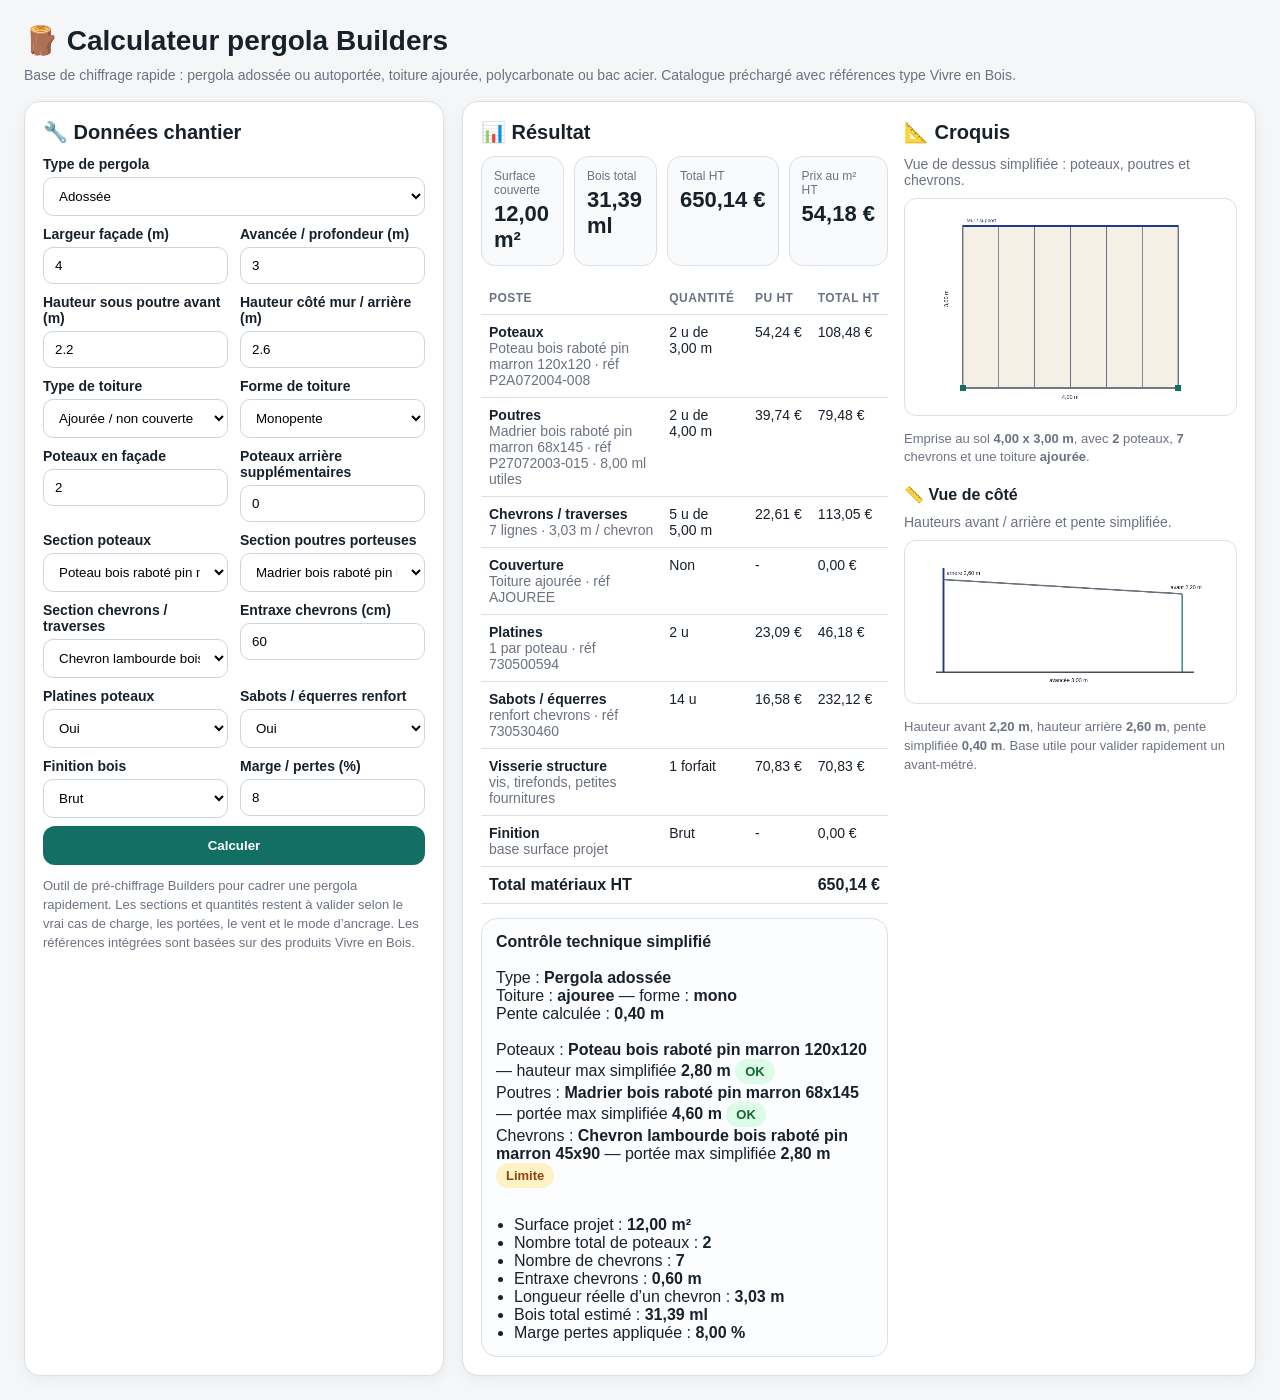
==== pergola.html @ ea10b725 "Add files via upload" ====
<!DOCTYPE html>
<html lang="fr">
<head>
<meta charset="UTF-8" />
<meta name="viewport" content="width=device-width, initial-scale=1.0" />
<title>Calculateur Builders - Pergola</title>
<style>
:root {
  --bg:#f4f6f7; --card:#ffffff; --text:#17212b; --muted:#6b7280;
  --brand:#136f63; --brand-2:#0f5b52; --line:#d9e1e7;
}
* { box-sizing:border-box; }
body { font-family: Arial, sans-serif; margin:0; background:var(--bg); color:var(--text); }
.wrapper { max-width:1280px; margin:0 auto; padding:24px; }
h1 { margin:0 0 10px; font-size:28px; }
h2 { margin:0 0 12px; font-size:20px; }
h3 { margin:0 0 10px; font-size:16px; }
p.small, .small { color:var(--muted); font-size:14px; margin:0; }
.grid { display:grid; gap:18px; grid-template-columns: 420px 1fr; }
.card {
  background:var(--card); border:1px solid var(--line); border-radius:16px; padding:18px;
  box-shadow:0 4px 14px rgba(0,0,0,0.05);
}
.form-grid { display:grid; grid-template-columns:1fr 1fr; gap:10px 12px; }
label { font-size:14px; font-weight:700; display:block; margin-bottom:5px; }
input, select {
  width:100%; padding:10px 11px; border-radius:10px; border:1px solid #cbd5e1; background:#fff;
}
button {
  width:100%; padding:12px 14px; border:none; border-radius:12px; background:var(--brand); color:#fff;
  font-weight:700; cursor:pointer; margin-top:8px;
}
button:hover { background:var(--brand-2); }
.result-grid { display:grid; gap:16px; grid-template-columns: 1.1fr 0.9fr; }
.kpi-grid { display:grid; grid-template-columns: repeat(4, 1fr); gap:10px; margin-bottom:16px; }
.kpi { background:#f8fafc; border:1px solid var(--line); border-radius:14px; padding:12px; }
.kpi .label { font-size:12px; color:var(--muted); margin-bottom:4px; }
.kpi .value { font-size:22px; font-weight:700; }
table { width:100%; border-collapse:collapse; font-size:14px; }
th, td { padding:9px 8px; border-bottom:1px solid var(--line); text-align:left; vertical-align:top; }
th { font-size:12px; color:var(--muted); text-transform:uppercase; letter-spacing:.04em; }
.total-row td { font-weight:700; font-size:16px; }
.badge { display:inline-block; border-radius:999px; padding:5px 10px; font-size:13px; font-weight:700; }
.badge.ok { background:#dcfce7; color:#166534; }
.badge.warn { background:#fef3c7; color:#92400e; }
.badge.bad { background:#fee2e2; color:#991b1b; }
.note { font-size:13px; color:var(--muted); line-height:1.45; }
canvas { width:100%; max-width:100%; border:1px solid var(--line); border-radius:12px; background:#fff; }
ul.clean { margin:10px 0 0 18px; padding:0; }
.section-block {
  grid-column:1 / -1; background:#fbfdff; border:1px solid var(--line); border-radius:12px; padding:12px;
}
.hidden { display:none; }
@media (max-width: 980px) {
  .grid, .result-grid, .kpi-grid, .form-grid { grid-template-columns:1fr; }
}
</style>
</head>
<body>
<div class="wrapper">
  <h1>🪵 Calculateur pergola Builders</h1>
  <p class="small">Base de chiffrage rapide : pergola adossée ou autoportée, toiture ajourée, polycarbonate ou bac acier. Catalogue préchargé avec références type Vivre en Bois.</p>

  <div class="grid" style="margin-top:18px;">
    <div class="card">
      <h2>🔧 Données chantier</h2>
      <div class="form-grid">
        <div style="grid-column:1 / -1">
          <label for="typePergola">Type de pergola</label>
          <select id="typePergola">
            <option value="adossee">Adossée</option>
            <option value="autoportee">Autoportée</option>
          </select>
        </div>

        <div>
          <label for="largeur">Largeur façade (m)</label>
          <input id="largeur" type="number" min="0" step="0.01" value="4">
        </div>
        <div>
          <label for="avancee">Avancée / profondeur (m)</label>
          <input id="avancee" type="number" min="0" step="0.01" value="3">
        </div>

        <div>
          <label for="hauteurAvant">Hauteur sous poutre avant (m)</label>
          <input id="hauteurAvant" type="number" min="0" step="0.01" value="2.2">
        </div>
        <div>
          <label for="hauteurMur">Hauteur côté mur / arrière (m)</label>
          <input id="hauteurMur" type="number" min="0" step="0.01" value="2.6">
        </div>

        <div>
          <label for="toiture">Type de toiture</label>
          <select id="toiture">
            <option value="ajouree">Ajourée / non couverte</option>
            <option value="polycarbonate">Polycarbonate</option>
            <option value="bacacier">Bac acier</option>
          </select>
        </div>
        <div>
          <label for="formeToit">Forme de toiture</label>
          <select id="formeToit">
            <option value="mono">Monopente</option>
            <option value="plate">Plate légère</option>
          </select>
        </div>

        <div>
          <label for="nbPoteauxFace">Poteaux en façade</label>
          <input id="nbPoteauxFace" type="number" min="2" step="1" value="2">
        </div>
        <div>
          <label for="nbPoteauxArriere">Poteaux arrière supplémentaires</label>
          <input id="nbPoteauxArriere" type="number" min="0" step="1" value="0">
        </div>

        <div>
          <label for="sectionPoteau">Section poteaux</label>
          <select id="sectionPoteau"></select>
        </div>
        <div>
          <label for="sectionPoutre">Section poutres porteuses</label>
          <select id="sectionPoutre"></select>
        </div>

        <div>
          <label for="sectionChevron">Section chevrons / traverses</label>
          <select id="sectionChevron"></select>
        </div>
        <div>
          <label for="entraxeChevron">Entraxe chevrons (cm)</label>
          <input id="entraxeChevron" type="number" min="20" step="1" value="60">
        </div>

        <div>
          <label for="platines">Platines poteaux</label>
          <select id="platines">
            <option value="oui">Oui</option>
            <option value="non">Non</option>
          </select>
        </div>
        <div>
          <label for="sabots">Sabots / équerres renfort</label>
          <select id="sabots">
            <option value="oui">Oui</option>
            <option value="non">Non</option>
          </select>
        </div>

        <div>
          <label for="finitions">Finition bois</label>
          <select id="finitions">
            <option value="brut">Brut</option>
            <option value="sature">Saturateur</option>
            <option value="lasure">Lasure</option>
          </select>
        </div>
        <div>
          <label for="marge">Marge / pertes (%)</label>
          <input id="marge" type="number" min="0" step="1" value="8">
        </div>
      </div>

      <button onclick="calculPergola()">Calculer</button>

      <div class="note" style="margin-top:12px;">
        Outil de pré-chiffrage Builders pour cadrer une pergola rapidement.
        Les sections et quantités restent à valider selon le vrai cas de charge, les portées, le vent et le mode d’ancrage. Les références intégrées sont basées sur des produits Vivre en Bois.
      </div>
    </div>

    <div class="card">
      <div class="result-grid">
        <div>
          <h2>📊 Résultat</h2>
          <div class="kpi-grid">
            <div class="kpi">
              <div class="label">Surface couverte</div>
              <div class="value" id="kpiSurface">-</div>
            </div>
            <div class="kpi">
              <div class="label">Bois total</div>
              <div class="value" id="kpiBois">-</div>
            </div>
            <div class="kpi">
              <div class="label">Total HT</div>
              <div class="value" id="kpiTotal">-</div>
            </div>
            <div class="kpi">
              <div class="label">Prix au m² HT</div>
              <div class="value" id="kpiM2">-</div>
            </div>
          </div>

          <table id="tableResult">
            <thead>
              <tr><th>Poste</th><th>Quantité</th><th>PU HT</th><th>Total HT</th></tr>
            </thead>
            <tbody></tbody>
          </table>

          <div id="blocTechnique" style="margin-top:14px;"></div>
        </div>

        <div>
          <h2>📐 Croquis</h2>
          <p class="small" style="margin-bottom:10px;">Vue de dessus simplifiée : poteaux, poutres et chevrons.</p>
          <canvas id="canvasPlan" width="860" height="560"></canvas>
          <div id="resumePose" class="note" style="margin-top:10px;"></div>

          <h3 style="margin-top:18px;">📏 Vue de côté</h3>
          <p class="small" style="margin-bottom:10px;">Hauteurs avant / arrière et pente simplifiée.</p>
          <canvas id="canvasSide" width="860" height="420"></canvas>
          <div id="resumeStructure" class="note" style="margin-top:10px;"></div>
        </div>
      </div>
    </div>
  </div>
</div>

<script>
const catalogue = [
  {"Famille":"Poteau","Reference":"P2AA22398-A00","Designation":"Poteau pour platine bois lamellé-collé pin marron 90x90","Largeur_mm":90,"Hauteur_mm":90,"Longueur_m":2,"Unite":"u","Prix_public_HT":26.70,"Fournisseur":"Vivre en Bois"},
  {"Famille":"Poteau","Reference":"P2A072004-008","Designation":"Poteau bois raboté pin marron 120x120","Largeur_mm":120,"Hauteur_mm":120,"Longueur_m":3,"Unite":"u","Prix_public_HT":54.24,"Fournisseur":"Vivre en Bois"},
  {"Famille":"Poteau","Reference":"P3A191806-003","Designation":"Poteau bois lamellé-collé pin marron 140x140","Largeur_mm":140,"Hauteur_mm":140,"Longueur_m":3,"Unite":"u","Prix_public_HT":98.35,"Fournisseur":"Vivre en Bois"},

  {"Famille":"Poutre","Reference":"D29082003-001","Designation":"Madrier bois raboté Douglas pré-grisé 45x145","Largeur_mm":45,"Hauteur_mm":145,"Longueur_m":5,"Unite":"u","Prix_public_HT":30.53,"Fournisseur":"Vivre en Bois"},
  {"Famille":"Poutre","Reference":"P2A072002-012","Designation":"Chevron lambourde bois raboté pin marron 68x120","Largeur_mm":68,"Hauteur_mm":120,"Longueur_m":4,"Unite":"u","Prix_public_HT":36.18,"Fournisseur":"Vivre en Bois"},
  {"Famille":"Poutre","Reference":"P27072003-015","Designation":"Madrier bois raboté pin marron 68x145","Largeur_mm":68,"Hauteur_mm":145,"Longueur_m":4,"Unite":"u","Prix_public_HT":39.74,"Fournisseur":"Vivre en Bois"},

  {"Famille":"Chevron","Reference":"P2A072002-023","Designation":"Chevron lambourde bois raboté pin marron 45x68","Largeur_mm":45,"Hauteur_mm":68,"Longueur_m":4,"Unite":"u","Prix_public_HT":13.75,"Fournisseur":"Vivre en Bois"},
  {"Famille":"Chevron","Reference":"P2A072002-031","Designation":"Chevron lambourde bois raboté pin marron 45x90","Largeur_mm":45,"Hauteur_mm":90,"Longueur_m":5,"Unite":"u","Prix_public_HT":22.61,"Fournisseur":"Vivre en Bois"},
  {"Famille":"Chevron","Reference":"D28082002-001","Designation":"Chevron bois raboté Douglas 45x120","Largeur_mm":45,"Hauteur_mm":120,"Longueur_m":5,"Unite":"u","Prix_public_HT":22.50,"Fournisseur":"Vivre en Bois"},

  {"Famille":"Couverture","Reference":"POLY_16_VEB","Designation":"Plaque polycarbonate 16 mm (base Vivre en Bois)","Unite":"m2","Prix_public_HT":29.00,"Fournisseur":"Vivre en Bois"},
  {"Famille":"Couverture","Reference":"BAC_ACIER_VEB","Designation":"Bac acier simple peau (base Vivre en Bois)","Unite":"m2","Prix_public_HT":18.50,"Fournisseur":"Vivre en Bois"},
  {"Famille":"Couverture","Reference":"AJOUREE","Designation":"Toiture ajourée","Unite":"m2","Prix_public_HT":0,"Fournisseur":"Vivre en Bois"},

  {"Famille":"Accessoire","Reference":"730530125","Designation":"Pied de poteau carré fermé à boulonner 91x91","Unite":"u","Prix_public_HT":20.50,"Fournisseur":"Vivre en Bois"},
  {"Famille":"Accessoire","Reference":"730500594","Designation":"Pied de poteau réglable 100x100 noir","Unite":"u","Prix_public_HT":23.09,"Fournisseur":"Vivre en Bois"},
  {"Famille":"Accessoire","Reference":"730530460","Designation":"Grand sabot à ailes extérieures 90x90x255","Unite":"u","Prix_public_HT":16.58,"Fournisseur":"Vivre en Bois"},
  {"Famille":"Accessoire","Reference":"730500061","Designation":"Sabot à ailes extérieures 84x76x182","Unite":"u","Prix_public_HT":6.58,"Fournisseur":"Vivre en Bois"},
  {"Famille":"Accessoire","Reference":"730520848","Designation":"Visserie structure / charpente inox","Unite":"forfait","Prix_public_HT":70.83,"Fournisseur":"Vivre en Bois"},
  {"Famille":"Accessoire","Reference":"SATURATEUR","Designation":"Finition saturateur","Unite":"m2","Prix_public_HT":6.50,"Fournisseur":"Vivre en Bois"},
  {"Famille":"Accessoire","Reference":"LASURE","Designation":"Finition lasure","Unite":"m2","Prix_public_HT":8.20,"Fournisseur":"Vivre en Bois"}
];


const capacities = {
  "P2AA22398-A00": {maxHeight:2.3, badge:"warn"},
  "P2A072004-008": {maxHeight:2.8, badge:"ok"},
  "P3A191806-003": {maxHeight:3.2, badge:"ok"},
  "D29082003-001": {maxSpan:3.2, badge:"warn"},
  "P2A072002-012": {maxSpan:4.0, badge:"ok"},
  "P27072003-015": {maxSpan:4.6, badge:"ok"},
  "P2A072002-023": {maxSpan:2.0, badge:"warn"},
  "P2A072002-031": {maxSpan:2.8, badge:"ok"},
  "D28082002-001": {maxSpan:3.6, badge:"ok"}
};

function euro(v) {
  return new Intl.NumberFormat('fr-FR', { style:'currency', currency:'EUR' }).format(v || 0);
}
function n2(v) {
  return new Intl.NumberFormat('fr-FR', { minimumFractionDigits:2, maximumFractionDigits:2 }).format(v || 0);
}
function n0(v) {
  return new Intl.NumberFormat('fr-FR', { maximumFractionDigits:0 }).format(v || 0);
}
function getByReference(ref) {
  return catalogue.find(x => x.Reference === ref);
}
function getByFamily(famille) {
  return catalogue.filter(x => x.Famille.toLowerCase() === famille.toLowerCase());
}

function getAccessoryPlatine() {
  const poteau = getByReference(document.getElementById('sectionPoteau').value);
  if (!poteau) return catalogue.find(x => x.Reference === '730530125');
  return poteau.Largeur_mm >= 120 ? catalogue.find(x => x.Reference === '730500594') : catalogue.find(x => x.Reference === '730530125');
}

function getAccessorySabot() {
  const chevron = getByReference(document.getElementById('sectionChevron').value);
  if (!chevron) return catalogue.find(x => x.Reference === '730500061');
  return chevron.Hauteur_mm >= 90 ? catalogue.find(x => x.Reference === '730530460') : catalogue.find(x => x.Reference === '730500061');
}

function populateSelect(selectId, items, formatter, valueField='Reference') {
  const sel = document.getElementById(selectId);
  sel.innerHTML = items.map(item => `<option value="${item[valueField]}">${formatter(item)}</option>`).join('');
}
function initForm() {
  populateSelect('sectionPoteau', getByFamily('Poteau'), item =>
    `${item.Designation} — réf ${item.Reference} — ${n2(item.Longueur_m)} m — ${euro(item.Prix_public_HT)}`);
  populateSelect('sectionPoutre', getByFamily('Poutre'), item =>
    `${item.Designation} — réf ${item.Reference} — ${n2(item.Longueur_m)} m — ${euro(item.Prix_public_HT)}`);
  populateSelect('sectionChevron', getByFamily('Chevron'), item =>
    `${item.Designation} — réf ${item.Reference} — ${n2(item.Longueur_m)} m — ${euro(item.Prix_public_HT)}`);

  document.getElementById('sectionPoteau').value = 'P2A072004-008';
  document.getElementById('sectionPoutre').value = 'P27072003-015';
  document.getElementById('sectionChevron').value = 'P2A072002-031';

  ['typePergola','largeur','avancee','hauteurAvant','hauteurMur','formeToit'].forEach(id =>
    document.getElementById(id).addEventListener('change', autoConfig)
  );
  autoConfig();
}
function autoConfig() {
  const typePergola = document.getElementById('typePergola').value;
  const largeur = parseFloat(document.getElementById('largeur').value) || 0;
  const avancee = parseFloat(document.getElementById('avancee').value) || 0;
  if (typePergola === 'autoportee') {
    document.getElementById('nbPoteauxFace').value = largeur > 5 ? 3 : 2;
    document.getElementById('nbPoteauxArriere').value = largeur > 5 ? 3 : 2;
  } else {
    document.getElementById('nbPoteauxFace').value = largeur > 5 ? 3 : 2;
    document.getElementById('nbPoteauxArriere').value = 0;
  }

  if (avancee > 3.2) {
    document.getElementById('sectionChevron').value = 'D28082002-001';
  } else if (avancee > 2.2) {
    document.getElementById('sectionChevron').value = 'P2A072002-031';
  } else {
    document.getElementById('sectionChevron').value = 'P2A072002-023';
  }

  if (largeur > 4.2) {
    document.getElementById('sectionPoutre').value = 'P27072003-015';
  } else {
    document.getElementById('sectionPoutre').value = 'P27072003-015';
  }
}
function getBadgeClass(ok, limit=false) {
  if (ok) return ['ok', 'OK'];
  if (limit) return ['warn', 'Limite'];
  return ['bad', 'À renforcer'];
}
function calculPergola() {
  const largeur = parseFloat(document.getElementById('largeur').value) || 0;
  const avancee = parseFloat(document.getElementById('avancee').value) || 0;
  const hauteurAvant = parseFloat(document.getElementById('hauteurAvant').value) || 0;
  const hauteurMur = parseFloat(document.getElementById('hauteurMur').value) || 0;
  const typePergola = document.getElementById('typePergola').value;
  const toiture = document.getElementById('toiture').value;
  const formeToit = document.getElementById('formeToit').value;
  const nbPoteauxFace = Math.max(0, parseInt(document.getElementById('nbPoteauxFace').value || '0', 10));
  const nbPoteauxArriere = Math.max(0, parseInt(document.getElementById('nbPoteauxArriere').value || '0', 10));
  const entraxeChevron = (parseFloat(document.getElementById('entraxeChevron').value) || 60) / 100;
  const marge = (parseFloat(document.getElementById('marge').value) || 0) / 100;
  const platinesActive = document.getElementById('platines').value === 'oui';
  const sabotsActive = document.getElementById('sabots').value === 'oui';
  const finitions = document.getElementById('finitions').value;

  if (largeur <= 0 || avancee <= 0 || hauteurAvant <= 0 || hauteurMur <= 0) {
    alert('Entre des dimensions valides.');
    return;
  }

  const poteau = getByReference(document.getElementById('sectionPoteau').value);
  const poutre = getByReference(document.getElementById('sectionPoutre').value);
  const chevron = getByReference(document.getElementById('sectionChevron').value);
  const couverture = getByReference(
    toiture === 'polycarbonate' ? 'POLY_16_VEB' :
    toiture === 'bacacier' ? 'BAC_ACIER_VEB' : 'AJOUREE'
  ) || {Designation:'Couverture', Reference:'N/A', Prix_public_HT:0};

  const nbPoteaux = typePergola === 'autoportee'
    ? nbPoteauxFace + nbPoteauxArriere
    : nbPoteauxFace;

  const pente = Math.max(0, hauteurMur - hauteurAvant);
  const longueurChevron = formeToit === 'plate'
    ? avancee
    : Math.sqrt(Math.pow(avancee, 2) + Math.pow(pente, 2));

  const nbChevrons = Math.max(2, Math.floor(largeur / entraxeChevron) + 1);
  const surface = largeur * avancee;
  const lineairePoutres = typePergola === 'autoportee' ? largeur * 2 : largeur * 2;
  const nbPoutres = Math.ceil(lineairePoutres / poutre.Longueur_m);

  const mlPoteauxUtiles = nbPoteaux * ((hauteurAvant + (typePergola === 'autoportee' ? hauteurMur : 0)) / Math.max(nbPoteaux,1));
  const nbPoteauxPieces = nbPoteaux;
  const coutPoteaux = nbPoteauxPieces * poteau.Prix_public_HT;

  const mlPoutresUtiles = lineairePoutres;
  const coutPoutres = nbPoutres * poutre.Prix_public_HT;

  const mlChevronsUtiles = nbChevrons * longueurChevron;
  const nbChevronsPieces = Math.ceil((mlChevronsUtiles * (1 + marge)) / chevron.Longueur_m);
  const coutChevrons = nbChevronsPieces * chevron.Prix_public_HT;

  const surfaceCouverture = toiture === 'ajouree' ? 0 : surface * (1 + marge);
  const coutCouverture = surfaceCouverture * couverture.Prix_public_HT;

  const nbPlatines = platinesActive ? nbPoteaux : 0;
  const coutPlatines = nbPlatines * getAccessoryPlatine().Prix_public_HT;

  const nbSabots = sabotsActive ? (nbChevrons * 2) : 0;
  const coutSabots = nbSabots * getAccessorySabot().Prix_public_HT;

  const visserie = getByReference('730520848');
  const coutVisserie = visserie ? visserie.Prix_public_HT : 0;

  let coutFinition = 0;
  let finitionLibelle = 'Brut';
  if (finitions === 'sature') {
    coutFinition = surface * getByReference('SATURATEUR').Prix_public_HT;
    finitionLibelle = 'Saturateur';
  } else if (finitions === 'lasure') {
    coutFinition = surface * getByReference('LASURE').Prix_public_HT;
    finitionLibelle = 'Lasure';
  }

  const totalHT = coutPoteaux + coutPoutres + coutChevrons + coutCouverture + coutPlatines + coutSabots + coutVisserie + coutFinition;
  const mlBois = mlPoteauxUtiles + mlPoutresUtiles + mlChevronsUtiles;

  document.getElementById('kpiSurface').textContent = n2(surface) + ' m²';
  document.getElementById('kpiBois').textContent = n2(mlBois) + ' ml';
  document.getElementById('kpiTotal').textContent = euro(totalHT);
  document.getElementById('kpiM2').textContent = surface > 0 ? euro(totalHT / surface) : '-';

  const rows = [
    ['Poteaux', `${n0(nbPoteauxPieces)} u de ${n2(poteau.Longueur_m)} m`, euro(poteau.Prix_public_HT), euro(coutPoteaux), `${poteau.Designation} · réf ${poteau.Reference}`],
    ['Poutres', `${n0(nbPoutres)} u de ${n2(poutre.Longueur_m)} m`, euro(poutre.Prix_public_HT), euro(coutPoutres), `${poutre.Designation} · réf ${poutre.Reference} · ${n2(mlPoutresUtiles)} ml utiles`],
    ['Chevrons / traverses', `${n0(nbChevronsPieces)} u de ${n2(chevron.Longueur_m)} m`, euro(chevron.Prix_public_HT), euro(coutChevrons), `${n0(nbChevrons)} lignes · ${n2(longueurChevron)} m / chevron`],
    ['Couverture', toiture === 'ajouree' ? 'Non' : `${n2(surfaceCouverture)} m²`, toiture === 'ajouree' ? '-' : euro(couverture.Prix_public_HT), euro(coutCouverture), `${couverture.Designation} · réf ${couverture.Reference}`],
    ['Platines', nbPlatines ? `${n0(nbPlatines)} u` : 'Non', nbPlatines ? euro(getAccessoryPlatine().Prix_public_HT) : '-', euro(coutPlatines), `1 par poteau · réf ${getAccessoryPlatine().Reference}`],
    ['Sabots / équerres', nbSabots ? `${n0(nbSabots)} u` : 'Non', nbSabots ? euro(getAccessorySabot().Prix_public_HT) : '-', euro(coutSabots), `renfort chevrons · réf ${getAccessorySabot().Reference}`],
    ['Visserie structure', '1 forfait', euro(coutVisserie), euro(coutVisserie), 'vis, tirefonds, petites fournitures'],
    ['Finition', finitionLibelle, finitions === 'brut' ? '-' : euro(coutFinition / surface), euro(coutFinition), 'base surface projet']
  ];

  const tbody = document.querySelector('#tableResult tbody');
  tbody.innerHTML = rows.map(r => `
    <tr>
      <td><strong>${r[0]}</strong><br><span class="small">${r[4]}</span></td>
      <td>${r[1]}</td>
      <td>${r[2]}</td>
      <td>${r[3]}</td>
    </tr>
  `).join('') + `
    <tr class="total-row">
      <td>Total matériaux HT</td>
      <td></td>
      <td></td>
      <td>${euro(totalHT)}</td>
    </tr>
  `;

  const poteauCheck = capacities[poteau.Reference] || {maxHeight:999};
  const poutreCheck = capacities[poutre.Reference] || {maxSpan:999};
  const chevronCheck = capacities[chevron.Reference] || {maxSpan:999};

  const [badgePClass, badgePText] = getBadgeClass(
    Math.max(hauteurAvant, hauteurMur) <= poteauCheck.maxHeight,
    Math.max(hauteurAvant, hauteurMur) <= poteauCheck.maxHeight * 1.1
  );
  const [badgePuClass, badgePuText] = getBadgeClass(
    largeur <= poutreCheck.maxSpan,
    largeur <= poutreCheck.maxSpan * 1.12
  );
  const [badgeCClass, badgeCText] = getBadgeClass(
    longueurChevron <= chevronCheck.maxSpan,
    longueurChevron <= chevronCheck.maxSpan * 1.12
  );

  document.getElementById('blocTechnique').innerHTML = `
    <div class="card" style="padding:14px; box-shadow:none; background:#fbfdff;">
      <strong>Contrôle technique simplifié</strong><br><br>
      Type : <strong>${typePergola === 'adossee' ? 'Pergola adossée' : 'Pergola autoportée'}</strong><br>
      Toiture : <strong>${toiture}</strong> — forme : <strong>${formeToit}</strong><br>
      Pente calculée : <strong>${n2(pente)} m</strong><br><br>

      Poteaux : <strong>${poteau.Designation}</strong> — hauteur max simplifiée <strong>${n2(poteauCheck.maxHeight)} m</strong>
      <span class="badge ${badgePClass}">${badgePText}</span><br>
      Poutres : <strong>${poutre.Designation}</strong> — portée max simplifiée <strong>${n2(poutreCheck.maxSpan)} m</strong>
      <span class="badge ${badgePuClass}">${badgePuText}</span><br>
      Chevrons : <strong>${chevron.Designation}</strong> — portée max simplifiée <strong>${n2(chevronCheck.maxSpan)} m</strong>
      <span class="badge ${badgeCClass}">${badgeCText}</span><br><br>

      <ul class="clean">
        <li>Surface projet : <strong>${n2(surface)} m²</strong></li>
        <li>Nombre total de poteaux : <strong>${n0(nbPoteaux)}</strong></li>
        <li>Nombre de chevrons : <strong>${n0(nbChevrons)}</strong></li>
        <li>Entraxe chevrons : <strong>${n2(entraxeChevron)} m</strong></li>
        <li>Longueur réelle d’un chevron : <strong>${n2(longueurChevron)} m</strong></li>
        <li>Bois total estimé : <strong>${n2(mlBois)} ml</strong></li>
        <li>Marge pertes appliquée : <strong>${n2(marge * 100)} %</strong></li>
      </ul>
    </div>
  `;

  document.getElementById('resumePose').innerHTML = `
    Emprise au sol <strong>${n2(largeur)} x ${n2(avancee)} m</strong>,
    avec <strong>${n0(nbPoteaux)}</strong> poteaux, <strong>${n0(nbChevrons)}</strong> chevrons
    et une toiture <strong>${toiture === 'ajouree' ? 'ajourée' : toiture}</strong>.
  `;
  document.getElementById('resumeStructure').innerHTML = `
    Hauteur avant <strong>${n2(hauteurAvant)} m</strong>, hauteur arrière <strong>${n2(hauteurMur)} m</strong>,
    pente simplifiée <strong>${n2(pente)} m</strong>. Base utile pour valider rapidement un avant-métré.
  `;

  dessinerPlan({largeur, avancee, typePergola, nbPoteauxFace, nbPoteauxArriere, nbChevrons});
  dessinerCote({largeur, avancee, hauteurAvant, hauteurMur, typePergola});
}
function dessinerPlan(data) {
  const canvas = document.getElementById('canvasPlan');
  const ctx = canvas.getContext('2d');
  ctx.clearRect(0, 0, canvas.width, canvas.height);

  const marge = 70;
  const scale = Math.min((canvas.width - marge * 2) / data.largeur, (canvas.height - marge * 2) / data.avancee);
  const w = data.largeur * scale;
  const h = data.avancee * scale;
  const x0 = (canvas.width - w) / 2;
  const y0 = (canvas.height - h) / 2;

  ctx.fillStyle = '#f6efe5';
  ctx.fillRect(x0, y0, w, h);
  ctx.strokeStyle = '#1f2937';
  ctx.lineWidth = 3;
  ctx.strokeRect(x0, y0, w, h);

  ctx.strokeStyle = '#6b7280';
  ctx.lineWidth = 2;
  for (let i = 0; i < data.nbChevrons; i++) {
    const x = x0 + (w / Math.max(data.nbChevrons - 1, 1)) * i;
    ctx.beginPath();
    ctx.moveTo(x, y0);
    ctx.lineTo(x, y0 + h);
    ctx.stroke();
  }

  function drawPoteau(px, py) {
    ctx.fillStyle = '#136f63';
    ctx.fillRect(px - 8, py - 8, 16, 16);
  }

  for (let i = 0; i < data.nbPoteauxFace; i++) {
    const x = x0 + (w / Math.max(data.nbPoteauxFace - 1, 1)) * i;
    drawPoteau(x, y0 + h);
  }
  if (data.typePergola === 'autoportee') {
    for (let i = 0; i < data.nbPoteauxArriere; i++) {
      const x = x0 + (w / Math.max(data.nbPoteauxArriere - 1, 1)) * i;
      drawPoteau(x, y0);
    }
  } else {
    ctx.strokeStyle = '#1e3a8a';
    ctx.lineWidth = 4;
    ctx.beginPath();
    ctx.moveTo(x0, y0);
    ctx.lineTo(x0 + w, y0);
    ctx.stroke();
    ctx.fillStyle = '#1e3a8a';
    ctx.font = '13px Arial';
    ctx.fillText('Mur / support', x0 + 10, y0 - 10);
  }

  ctx.fillStyle = '#111827';
  ctx.font = '14px Arial';
  ctx.fillText(`${data.largeur.toFixed(2).replace('.', ',')} m`, x0 + w / 2 - 22, y0 + h + 28);
  ctx.save();
  ctx.translate(x0 - 38, y0 + h / 2);
  ctx.rotate(-Math.PI / 2);
  ctx.fillText(`${data.avancee.toFixed(2).replace('.', ',')} m`, 0, 0);
  ctx.restore();
}
function dessinerCote(data) {
  const canvas = document.getElementById('canvasSide');
  const ctx = canvas.getContext('2d');
  ctx.clearRect(0, 0, canvas.width, canvas.height);

  const baseX = 100;
  const baseY = 340;
  const largeurDraw = 620;
  const scaleX = largeurDraw / Math.max(data.avancee, 0.1);
  const maxH = Math.max(data.hauteurAvant, data.hauteurMur);
  const scaleY = 240 / Math.max(maxH, 0.1);

  const xRear = baseX;
  const xFront = baseX + data.avancee * scaleX;
  const yRear = baseY - data.hauteurMur * scaleY;
  const yFront = baseY - data.hauteurAvant * scaleY;

  ctx.strokeStyle = '#1f2937';
  ctx.lineWidth = 3;
  ctx.beginPath();
  ctx.moveTo(baseX - 20, baseY);
  ctx.lineTo(xFront + 30, baseY);
  ctx.stroke();

  if (data.typePergola === 'autoportee') {
    ctx.strokeStyle = '#136f63';
    ctx.beginPath();
    ctx.moveTo(xRear, baseY);
    ctx.lineTo(xRear, yRear);
    ctx.moveTo(xFront, baseY);
    ctx.lineTo(xFront, yFront);
    ctx.stroke();
  } else {
    ctx.strokeStyle = '#1e3a8a';
    ctx.lineWidth = 5;
    ctx.beginPath();
    ctx.moveTo(xRear, baseY);
    ctx.lineTo(xRear, yRear - 30);
    ctx.stroke();

    ctx.strokeStyle = '#136f63';
    ctx.lineWidth = 3;
    ctx.beginPath();
    ctx.moveTo(xFront, baseY);
    ctx.lineTo(xFront, yFront);
    ctx.stroke();
  }

  ctx.strokeStyle = '#6b7280';
  ctx.lineWidth = 4;
  ctx.beginPath();
  ctx.moveTo(xRear, yRear);
  ctx.lineTo(xFront, yFront);
  ctx.stroke();

  ctx.fillStyle = '#111827';
  ctx.font = '14px Arial';
  ctx.fillText(`avant ${data.hauteurAvant.toFixed(2).replace('.', ',')} m`, xFront - 30, yFront - 12);
  ctx.fillText(`arrière ${data.hauteurMur.toFixed(2).replace('.', ',')} m`, xRear + 8, yRear - 12);
  ctx.fillText(`avancée ${data.avancee.toFixed(2).replace('.', ',')} m`, baseX + largeurDraw / 2 - 35, baseY + 26);
}
initForm();
calculPergola();
</script>
</body>
</html>
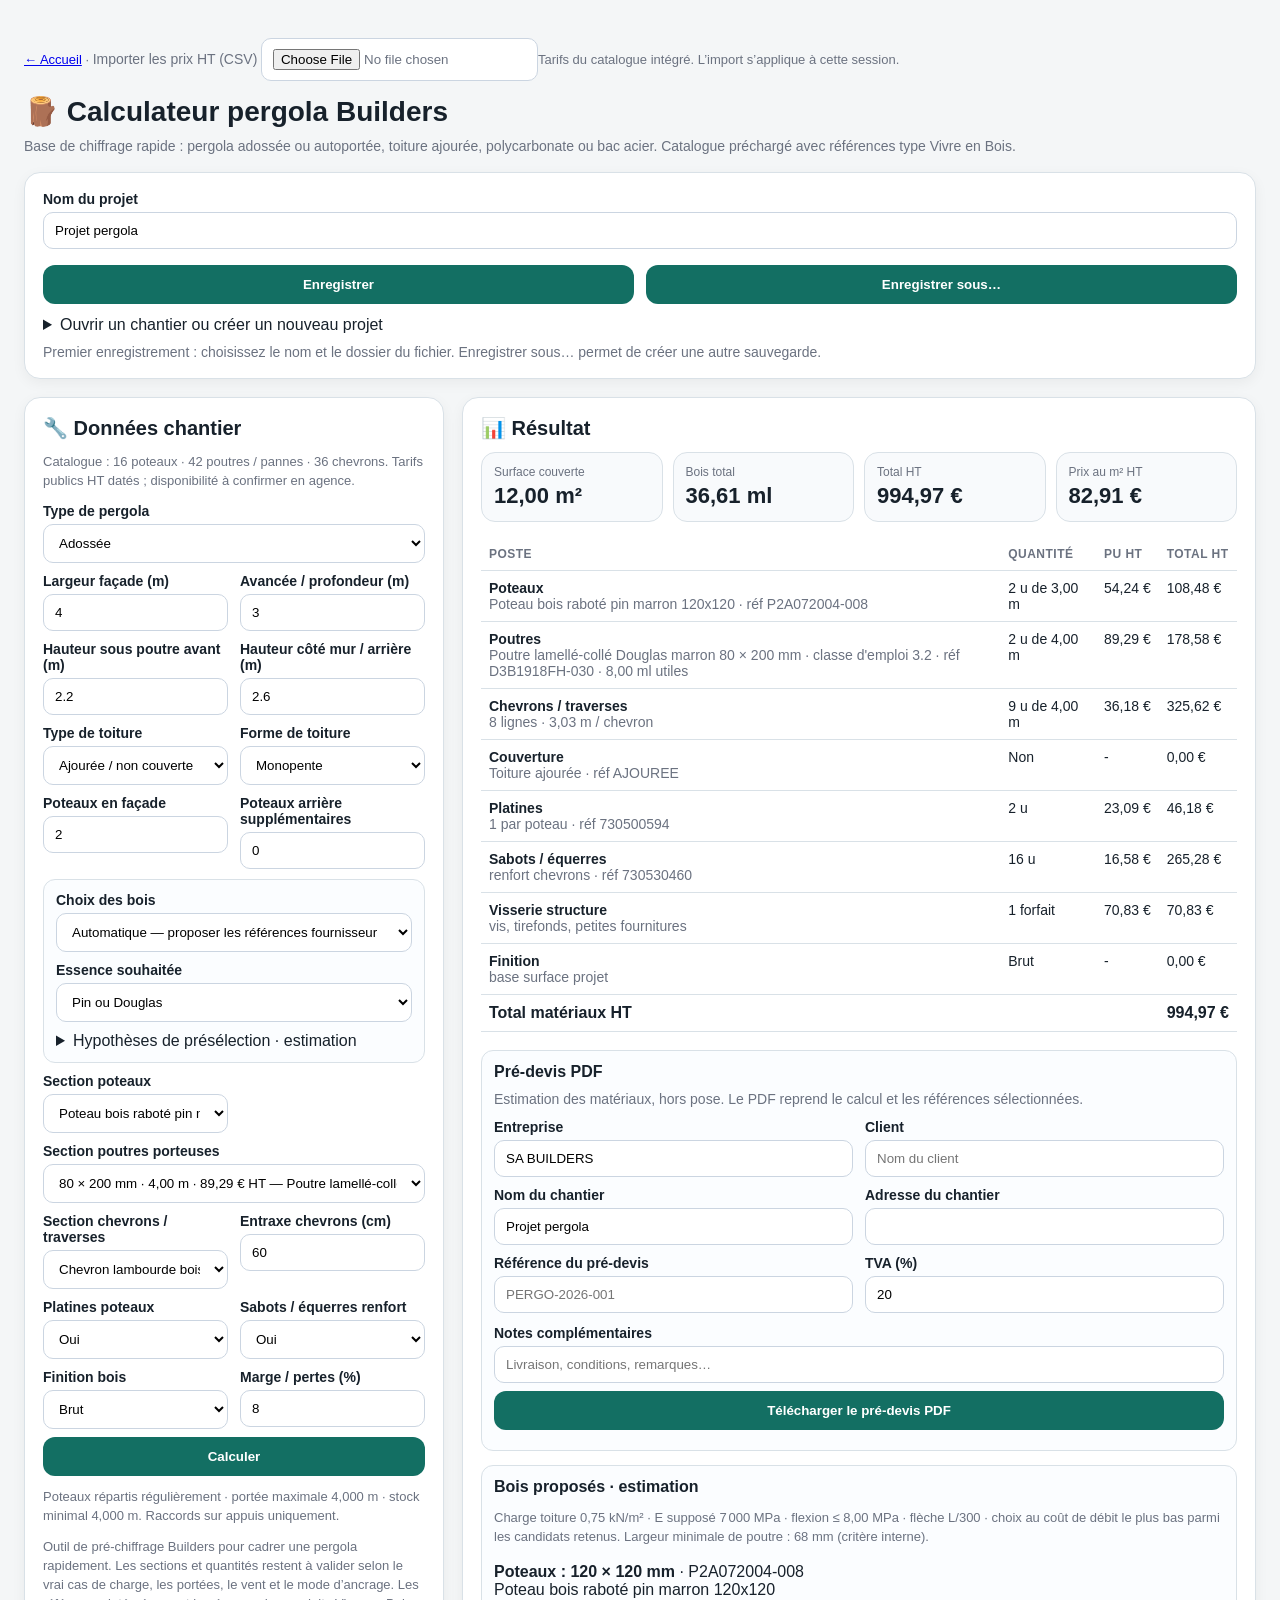
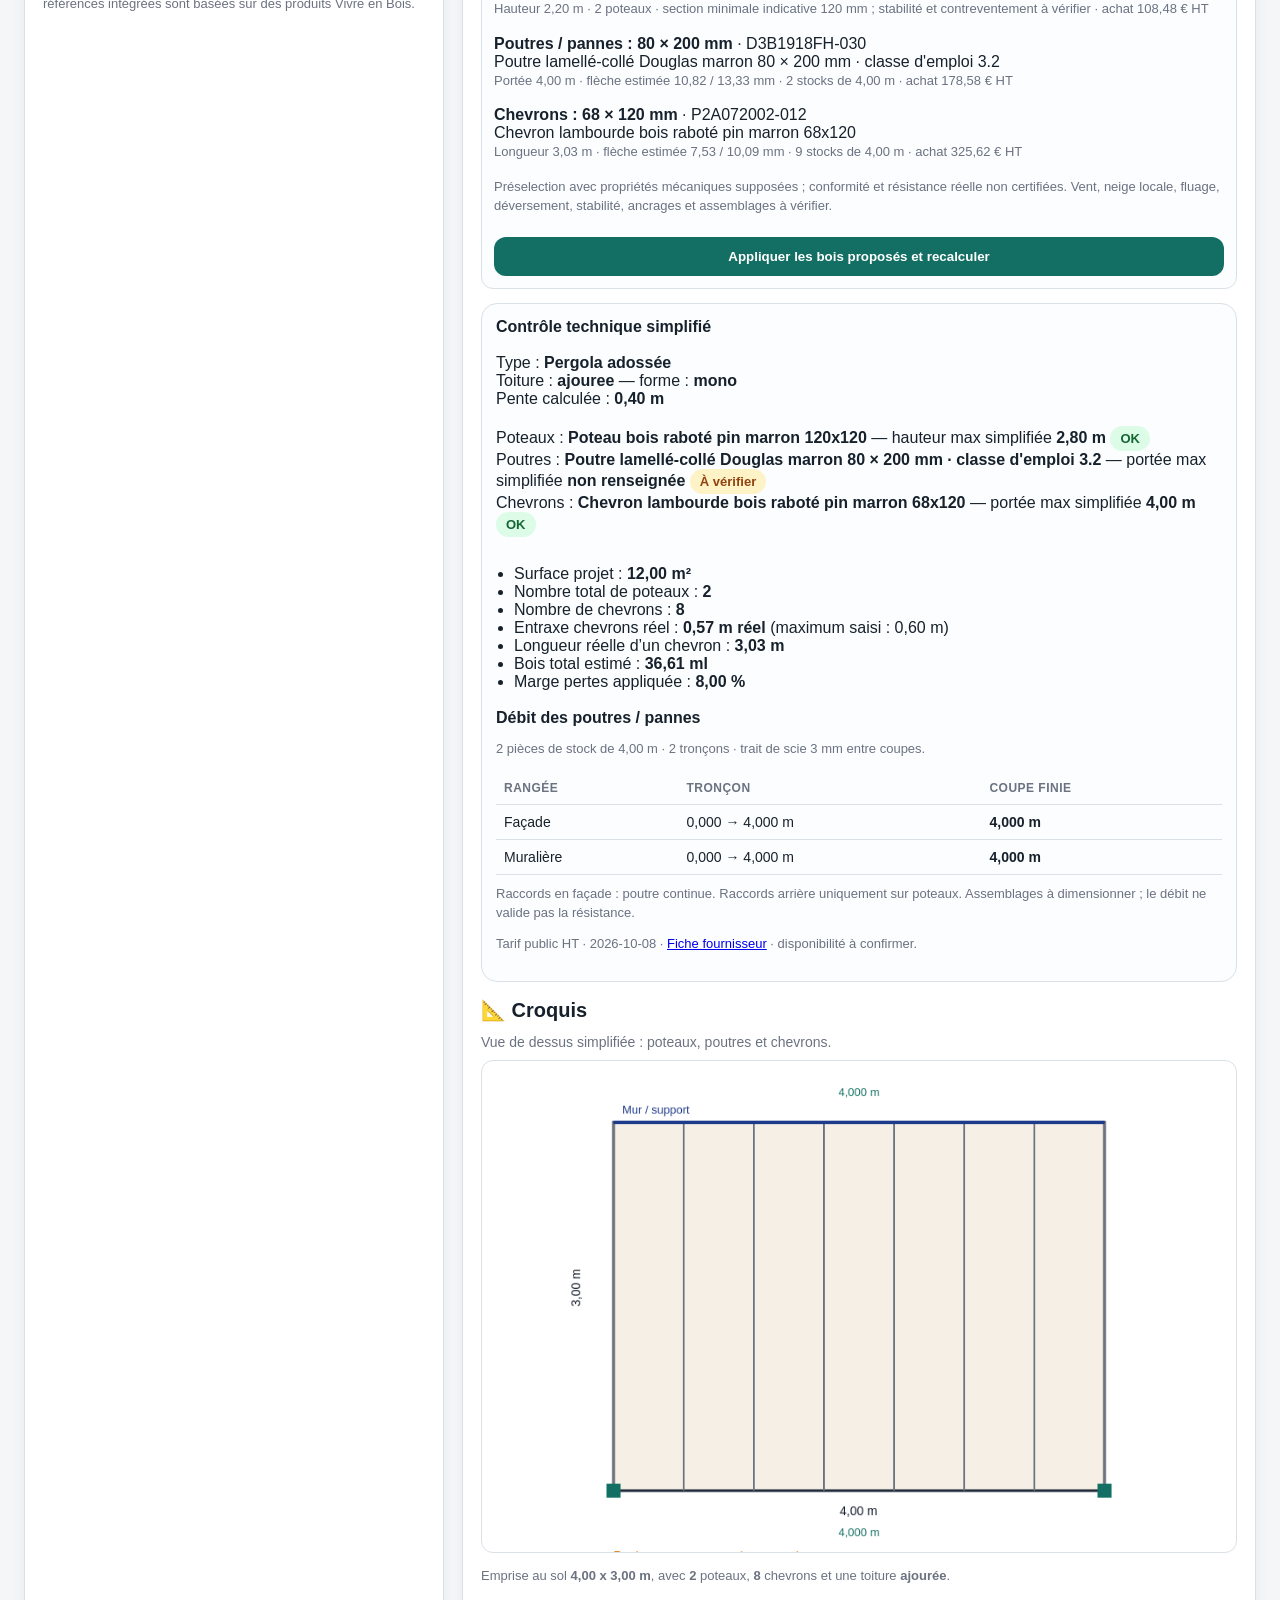
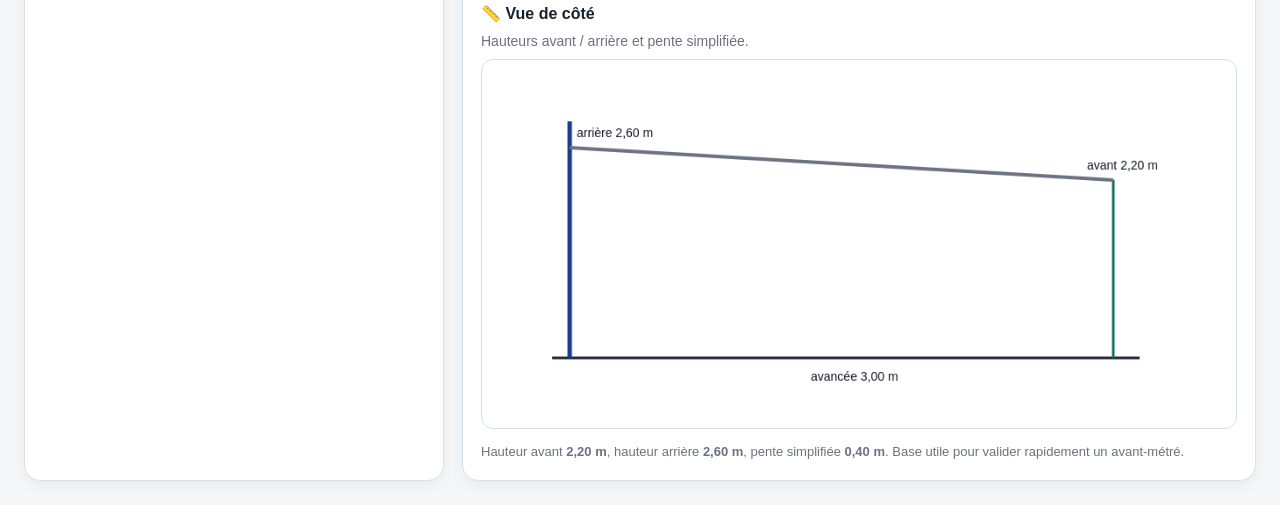
==== commit bbbdfa99: "Publier les calculateurs complets et préparer les sauvegardes Drive" ====
--- a/pergola.html
+++ b/pergola.html
@@ -21,17 +21,22 @@
   background:var(--card); border:1px solid var(--line); border-radius:16px; padding:18px;
   box-shadow:0 4px 14px rgba(0,0,0,0.05);
 }
-.form-grid { display:grid; grid-template-columns:1fr 1fr; gap:10px 12px; }
+.form-grid { display:grid; grid-template-columns:repeat(2,minmax(0,1fr)); gap:10px 12px; }
+.form-grid > div, .grid > div, .result-grid > div { min-width:0; }
+.form-grid > div:has(#sectionPoutre) { grid-column:1 / -1; }
 label { font-size:14px; font-weight:700; display:block; margin-bottom:5px; }
 input, select {
-  width:100%; padding:10px 11px; border-radius:10px; border:1px solid #cbd5e1; background:#fff;
+  width:100%; min-width:0; padding:10px 11px; border-radius:10px; border:1px solid #cbd5e1; background:#fff;
 }
 button {
   width:100%; padding:12px 14px; border:none; border-radius:12px; background:var(--brand); color:#fff;
   font-weight:700; cursor:pointer; margin-top:8px;
 }
+dialog { border:1px solid var(--line); border-radius:16px; padding:24px; max-width:560px; width:90%; }
+dialog::backdrop { background:#17212b66; }
+button:disabled { opacity:.55; cursor:wait; }
 button:hover { background:var(--brand-2); }
-.result-grid { display:grid; gap:16px; grid-template-columns: 1.1fr 0.9fr; }
+.result-grid { display:grid; gap:16px; grid-template-columns:minmax(0,1fr); }
 .kpi-grid { display:grid; grid-template-columns: repeat(4, 1fr); gap:10px; margin-bottom:16px; }
 .kpi { background:#f8fafc; border:1px solid var(--line); border-radius:14px; padding:12px; }
 .kpi .label { font-size:12px; color:var(--muted); margin-bottom:4px; }
@@ -58,12 +63,24 @@
 </head>
 <body>
 <div class="wrapper">
+<div class="note" style="margin:14px 0"><a href="index.html">← Accueil</a> · <label style="display:inline;font-weight:400" for="tarifFile">Importer les prix HT (CSV)</label> <input style="width:auto" id="tarifFile" type="file" accept=".csv,text/csv" onchange="BuilderUtils.importPrices(this, catalogue, actualiserTarifs)"><span id="tarifStatus">Tarifs du catalogue intégré. L’import s’applique à cette session.</span></div>
   <h1>🪵 Calculateur pergola Builders</h1>
   <p class="small">Base de chiffrage rapide : pergola adossée ou autoportée, toiture ajourée, polycarbonate ou bac acier. Catalogue préchargé avec références type Vivre en Bois.</p>
 
+  <section class="card" style="margin-top:18px;" aria-label="Projet pergola">
+    <label for="projectName">Nom du projet</label><input id="projectName" value="Projet pergola" maxlength="100">
+    <div class="form-grid" style="margin:8px 0 12px;"><button id="projectSave" type="button">Enregistrer</button><button id="projectSaveAs" type="button">Enregistrer sous…</button></div>
+    <details><summary>Ouvrir un chantier ou créer un nouveau projet</summary>
+      <button id="projectNew" type="button">Nouveau projet</button>
+      <label for="projectList" style="margin-top:12px;">Projets enregistrés dans ce navigateur</label><select id="projectList"><option value="">Choisir un projet…</option></select><button id="projectOpen" type="button">Ouvrir le projet sélectionné</button>
+      <label for="projectFile" style="margin-top:12px;">Ouvrir un fichier projet (.pergola.json)</label><input id="projectFile" type="file" accept=".json,application/json">
+    </details>
+    <a id="projectDownload" hidden download>Télécharger le projet</a><p id="projectStatus" class="small" role="status" style="margin-top:10px;">Premier enregistrement : choisissez le nom et le dossier du fichier. Enregistrer sous… permet de créer une autre sauvegarde.</p>
+  </section>
   <div class="grid" style="margin-top:18px;">
     <div class="card">
       <h2>🔧 Données chantier</h2>
+      <p id="pergolaCatalogueStatus" class="note" style="margin-bottom:12px"></p>
       <div class="form-grid">
         <div style="grid-column:1 / -1">
           <label for="typePergola">Type de pergola</label>
@@ -116,6 +133,21 @@
           <input id="nbPoteauxArriere" type="number" min="0" step="1" value="0">
         </div>
 
+        <div class="section-block">
+          <label for="woodSelection">Choix des bois</label>
+          <select id="woodSelection"><option value="auto">Automatique — proposer les références fournisseur</option><option value="manual">Manuel — conserver mes références</option></select>
+          <label for="woodEssence" style="margin-top:10px">Essence souhaitée</label>
+          <select id="woodEssence"><option value="all">Pin ou Douglas</option><option value="douglas">Douglas</option><option value="pin">Pin</option></select>
+          <details style="margin-top:10px"><summary>Hypothèses de présélection · estimation</summary>
+            <label for="woodLoad" style="margin-top:10px">Charge verticale toiture, hors poids des bois (kN/m²)</label>
+            <input id="woodLoad" type="number" min="0.1" max="20" step="0.05" placeholder="Automatique : 0,75 ajourée / 1,25 couverte">
+            <label for="woodE" style="margin-top:10px">Module d’élasticité supposé (MPa)</label>
+            <input id="woodE" type="number" min="1000" max="30000" step="100" value="7000">
+            <label for="woodStress" style="margin-top:10px">Seuil de flexion indicatif (MPa)</label>
+            <input id="woodStress" type="number" min="1" max="40" step="0.5" value="8">
+            <p class="note">Hypothèses internes modifiables, sans classe mécanique certifiée. Charge uniforme ; poids propre ajouté avec une densité supposée de 550 kg/m³ ; flèche instantanée limitée à L/300. Neige, vent, fluage, stabilité et assemblages à vérifier selon le chantier.</p>
+          </details>
+        </div>
         <div>
           <label for="sectionPoteau">Section poteaux</label>
           <select id="sectionPoteau"></select>
@@ -164,6 +196,13 @@
       </div>
 
       <button onclick="calculPergola()">Calculer</button>
+      <p id="beamStockStatus" class="note" aria-live="polite" style="margin-top:12px"></p>
+      <div id="beamAlternatives" class="section-block hidden" style="margin-top:10px">
+        <label for="compatibleBeam">Stocks assez longs pour les appuis prévus</label>
+        <select id="compatibleBeam"></select>
+        <button type="button" onclick="appliquerStockPoutre()">Utiliser cette référence et recalculer</button>
+        <p class="note">La longueur convient au débit. La section et les assemblages restent à vérifier.</p>
+      </div>
 
       <div class="note" style="margin-top:12px;">
         Outil de pré-chiffrage Builders pour cadrer une pergola rapidement.
@@ -201,6 +240,22 @@
             <tbody></tbody>
           </table>
 
+          <section class="section-block" style="margin-top:18px;" aria-labelledby="pergolaQuoteTitle">
+            <h3 id="pergolaQuoteTitle">Pré-devis PDF</h3>
+            <p class="small" style="margin-bottom:12px;">Estimation des matériaux, hors pose. Le PDF reprend le calcul et les références sélectionnées.</p>
+            <div class="form-grid">
+              <div><label for="pdfCompany">Entreprise</label><input id="pdfCompany" value="SA BUILDERS" maxlength="150"></div>
+              <div><label for="pdfClient">Client</label><input id="pdfClient" placeholder="Nom du client" maxlength="150"></div>
+              <div><label for="pdfProject">Nom du chantier</label><input id="pdfProject" value="Projet pergola" maxlength="150"></div>
+              <div><label for="pdfSite">Adresse du chantier</label><input id="pdfSite" maxlength="250"></div>
+              <div><label for="pdfReference">Référence du pré-devis</label><input id="pdfReference" placeholder="PERGO-2026-001" maxlength="100"></div>
+              <div><label for="pdfVat">TVA (%)</label><input id="pdfVat" type="number" min="0" max="100" step="0.1" value="20"></div>
+            </div>
+            <label for="pdfNotes" style="margin-top:12px;">Notes complémentaires</label><input id="pdfNotes" maxlength="1500" placeholder="Livraison, conditions, remarques…">
+            <button id="pergolaQuotePDF" type="button" onclick="exporterPreDevisPergola()">Télécharger le pré-devis PDF</button>
+            <p id="pergolaPDFStatus" class="small" role="status" style="margin-top:8px;"></p>
+          </section>
+          <div id="woodProposal" class="section-block" aria-live="polite" style="margin-top:14px;"></div>
           <div id="blocTechnique" style="margin-top:14px;"></div>
         </div>
 
@@ -220,32 +275,42 @@
   </div>
 </div>
 
+<dialog id="projectSaveAsDialog" aria-labelledby="projectSaveAsTitle"><h2 id="projectSaveAsTitle">Enregistrer sous…</h2><p></p><label for="projectSaveAsName">Nom de la sauvegarde</label><input id="projectSaveAsName" maxlength="100" required><button id="projectSaveAsAccept" type="button">Télécharger le projet</button><button id="projectSaveAsCancel" type="button">Annuler</button></dialog>
+<dialog id="projectConfirmDialog"><h2>Projet pergola</h2><p id="projectConfirmText"></p><button id="projectConfirmAccept" type="button">Continuer</button><button id="projectConfirmCancel" type="button">Annuler</button></dialog>
+<script src="builder-project-store.js"></script>
+<script src="catalogues.js"></script>
+<script src="calcul-utils.js"></script>
+<script src="commercial.js"></script>
+<script src="pre-devis-pdf.js"></script>
 <script>
-const catalogue = [
-  {"Famille":"Poteau","Reference":"P2AA22398-A00","Designation":"Poteau pour platine bois lamellé-collé pin marron 90x90","Largeur_mm":90,"Hauteur_mm":90,"Longueur_m":2,"Unite":"u","Prix_public_HT":26.70,"Fournisseur":"Vivre en Bois"},
-  {"Famille":"Poteau","Reference":"P2A072004-008","Designation":"Poteau bois raboté pin marron 120x120","Largeur_mm":120,"Hauteur_mm":120,"Longueur_m":3,"Unite":"u","Prix_public_HT":54.24,"Fournisseur":"Vivre en Bois"},
-  {"Famille":"Poteau","Reference":"P3A191806-003","Designation":"Poteau bois lamellé-collé pin marron 140x140","Largeur_mm":140,"Hauteur_mm":140,"Longueur_m":3,"Unite":"u","Prix_public_HT":98.35,"Fournisseur":"Vivre en Bois"},
-
-  {"Famille":"Poutre","Reference":"D29082003-001","Designation":"Madrier bois raboté Douglas pré-grisé 45x145","Largeur_mm":45,"Hauteur_mm":145,"Longueur_m":5,"Unite":"u","Prix_public_HT":30.53,"Fournisseur":"Vivre en Bois"},
-  {"Famille":"Poutre","Reference":"P2A072002-012","Designation":"Chevron lambourde bois raboté pin marron 68x120","Largeur_mm":68,"Hauteur_mm":120,"Longueur_m":4,"Unite":"u","Prix_public_HT":36.18,"Fournisseur":"Vivre en Bois"},
-  {"Famille":"Poutre","Reference":"P27072003-015","Designation":"Madrier bois raboté pin marron 68x145","Largeur_mm":68,"Hauteur_mm":145,"Longueur_m":4,"Unite":"u","Prix_public_HT":39.74,"Fournisseur":"Vivre en Bois"},
-
-  {"Famille":"Chevron","Reference":"P2A072002-023","Designation":"Chevron lambourde bois raboté pin marron 45x68","Largeur_mm":45,"Hauteur_mm":68,"Longueur_m":4,"Unite":"u","Prix_public_HT":13.75,"Fournisseur":"Vivre en Bois"},
-  {"Famille":"Chevron","Reference":"P2A072002-031","Designation":"Chevron lambourde bois raboté pin marron 45x90","Largeur_mm":45,"Hauteur_mm":90,"Longueur_m":5,"Unite":"u","Prix_public_HT":22.61,"Fournisseur":"Vivre en Bois"},
-  {"Famille":"Chevron","Reference":"D28082002-001","Designation":"Chevron bois raboté Douglas 45x120","Largeur_mm":45,"Hauteur_mm":120,"Longueur_m":5,"Unite":"u","Prix_public_HT":22.50,"Fournisseur":"Vivre en Bois"},
-
-  {"Famille":"Couverture","Reference":"POLY_16_VEB","Designation":"Plaque polycarbonate 16 mm (base Vivre en Bois)","Unite":"m2","Prix_public_HT":29.00,"Fournisseur":"Vivre en Bois"},
-  {"Famille":"Couverture","Reference":"BAC_ACIER_VEB","Designation":"Bac acier simple peau (base Vivre en Bois)","Unite":"m2","Prix_public_HT":18.50,"Fournisseur":"Vivre en Bois"},
-  {"Famille":"Couverture","Reference":"AJOUREE","Designation":"Toiture ajourée","Unite":"m2","Prix_public_HT":0,"Fournisseur":"Vivre en Bois"},
-
-  {"Famille":"Accessoire","Reference":"730530125","Designation":"Pied de poteau carré fermé à boulonner 91x91","Unite":"u","Prix_public_HT":20.50,"Fournisseur":"Vivre en Bois"},
-  {"Famille":"Accessoire","Reference":"730500594","Designation":"Pied de poteau réglable 100x100 noir","Unite":"u","Prix_public_HT":23.09,"Fournisseur":"Vivre en Bois"},
-  {"Famille":"Accessoire","Reference":"730530460","Designation":"Grand sabot à ailes extérieures 90x90x255","Unite":"u","Prix_public_HT":16.58,"Fournisseur":"Vivre en Bois"},
-  {"Famille":"Accessoire","Reference":"730500061","Designation":"Sabot à ailes extérieures 84x76x182","Unite":"u","Prix_public_HT":6.58,"Fournisseur":"Vivre en Bois"},
-  {"Famille":"Accessoire","Reference":"730520848","Designation":"Visserie structure / charpente inox","Unite":"forfait","Prix_public_HT":70.83,"Fournisseur":"Vivre en Bois"},
-  {"Famille":"Accessoire","Reference":"SATURATEUR","Designation":"Finition saturateur","Unite":"m2","Prix_public_HT":6.50,"Fournisseur":"Vivre en Bois"},
-  {"Famille":"Accessoire","Reference":"LASURE","Designation":"Finition lasure","Unite":"m2","Prix_public_HT":8.20,"Fournisseur":"Vivre en Bois"}
-];
+const catalogue = BuilderCatalogues.pergola;
+let dernierPreDevisPergola = null;
+function donneesPreDevisPergola() {
+  if (!dernierPreDevisPergola) throw new Error('Calculez une pergola valide avant de télécharger le pré-devis.');
+  const value=id=>document.getElementById(id).value.trim();
+  const vatRate=BuilderUtils.number('pdfVat',0,100);
+  const commercial={laborLines:[],otherLines:[],vatRate,quoteReference:value('pdfReference')||'PERGO-'+new Date().toISOString().slice(0,10),quoteNotes:[
+    'Pré-devis matériaux estimatif, hors main-d’œuvre, livraison et pose. Prix du catalogue local à confirmer auprès du fournisseur. Visserie : forfait estimatif.',
+    'Ce document ne constitue pas une validation structurelle : charges, sections, assemblages et ancrages restent à vérifier.', value('pdfNotes')].filter(Boolean).join('\n')};
+  return {company:{name:value('pdfCompany')},date:new Date().toLocaleDateString('fr-FR'),client:{name:value('pdfClient')},
+    projectInfo:{reference:value('pdfProject'),siteAddress:value('pdfSite'),notes:dernierPreDevisPergola.description},commercial,
+    materials:dernierPreDevisPergola.lines.map(l=>[l.description,n2(l.quantity),l.unit,euro(l.unitPriceHT),euro(l.totalHT)]),
+    totals:BuilderCommercial.calculateCommercialTotals(dernierPreDevisPergola.totalHT,commercial)};
+}
+async function exporterPreDevisPergola() {
+  const button=document.getElementById('pergolaQuotePDF'),status=document.getElementById('pergolaPDFStatus');
+  if(button.disabled)return;
+  button.disabled=true;status.textContent='Préparation du PDF…';
+  try {
+    // Toujours recalculer : un champ ou un tarif peut avoir changé depuis le dernier résultat.
+    calculPergola();
+    const data=donneesPreDevisPergola();
+    const doc=await BuilderQuotePDF.generate(data);
+    const name=(data.projectInfo.reference||'pergola').normalize('NFD').replace(/[\u0300-\u036f]/g,'').replace(/[^a-zA-Z0-9_-]+/g,'-').slice(0,80);
+    doc.save('pre-devis-'+name+'.pdf');status.textContent='PDF téléchargé : matériaux, total HT, TVA et total TTC.';
+  } catch(error) {status.textContent=error.message||'Impossible de générer le PDF.';}
+  finally {button.disabled=false;}
+}
 
 
 const capacities = {
@@ -260,6 +325,65 @@
   "D28082002-001": {maxSpan:3.6, badge:"ok"}
 };
 
+function actualiserTarifs() { const ids=['sectionPoteau','sectionPoutre','sectionChevron']; const families=['Poteau','Poutre','Chevron']; const values=ids.map(id=>document.getElementById(id).value); ids.forEach((id,i)=>{populateSelect(id,getByFamily(families[i]),formatArticlePergola);document.getElementById(id).value=values[i];}); calculPergola(); }
+function formatArticlePergola(item) {
+  return `${item.Largeur_mm} × ${item.Hauteur_mm} mm · ${n2(item.Longueur_m)} m · ${euro(item.Prix_public_HT)} HT — ${item.Designation} — réf ${item.Reference}`;
+}
+// Avant-métré indicatif : poutres simplement appuyées, charge uniforme et propriétés supposées.
+// Les seuils internes ci-dessous ne sont pas une certification Eurocode ni une fiche fabricant.
+function verifierBoisIndicatif(p, porteeM, chargeKNm, E, stress) {
+  const b=Number(p.Largeur_mm), h=Number(p.Hauteur_mm), L=porteeM*1000;
+  if (![b,h,L,chargeKNm,E,stress].every(Number.isFinite) || Math.min(b,h,L,E,stress)<=0 || chargeKNm<0) throw new Error('Hypothèses de présélection invalides.');
+  const poids=b*h*1e-6*550*9.81/1000; // kN/m, densité supposée de 550 kg/m³
+  const q=chargeKNm+poids; // 1 kN/m = 1 N/mm
+  const inertie=b*h**3/12, module=b*h**2/6;
+  const fleche=5*q*L**4/(384*E*inertie), limite=L/300;
+  const contrainte=q*L**2/(8*module);
+  const cisaillement=1.5*q*L/(2*b*h);
+  return {fleche,limite,contrainte,cisaillement,poids,ok:fleche<=limite+1e-9 && contrainte<=stress+1e-9 && cisaillement<=0.8+1e-9};
+}
+function proposerBoisPergola(p, articles=catalogue) {
+  const {largeur,avancee,hauteurAvant,hauteurMur,nbPoteauxFace,nbPoteauxArriere,entraxeChevron,marge,typePergola,formeToit,charge,E,stress,essence}=p;
+  if (![largeur,avancee,hauteurAvant,hauteurMur,entraxeChevron,charge,E,stress].every(v=>Number.isFinite(v)&&v>0) || !Number.isInteger(nbPoteauxFace) || nbPoteauxFace<2 || (typePergola==='autoportee' && (!Number.isInteger(nbPoteauxArriere)||nbPoteauxArriere<2))) throw new Error('Dimensions ou appuis invalides pour proposer les bois.');
+  const arriere=typePergola==='autoportee'?nbPoteauxArriere:nbPoteauxFace;
+  const portee=Math.max(largeur/(nbPoteauxFace-1),largeur/(arriere-1));
+  const longueurChevron=Math.hypot(avancee,formeToit==='plate'?0:hauteurMur-hauteurAvant);
+  const lignes=BuilderUtils.supports(largeur,entraxeChevron), espacement=largeur/(lignes-1);
+  const prixValide=x=>Number.isFinite(x.Prix_public_HT)&&x.Prix_public_HT>0;
+  const famille=(x,f)=>x.Famille===f||x.Usages?.includes(f);
+  const candidat=(x,f)=>famille(x,f)&&prixValide(x)&&Number.isFinite(x.Longueur_m)&&x.Longueur_m>0&&Number.isFinite(x.Largeur_mm)&&Number.isFinite(x.Hauteur_mm)&&(essence==='all'||x.Designation.toLowerCase().includes(essence))&&(!x.Classe_emploi||['3.2','4'].includes(String(x.Classe_emploi)));
+  const poutres=articles.filter(x=>candidat(x,'Poutre') && x.Largeur_mm>=68 && x.Longueur_m+1e-9>=portee).map(x=>{
+    const check=verifierBoisIndicatif(x,portee,charge*avancee/2,E,stress);
+    const front=decouperPoutreSurAppuis(largeur,nbPoteauxFace,x.Longueur_m,'Façade'), back=decouperPoutreSurAppuis(largeur,arriere,x.Longueur_m,'Arrière');
+    const count=BuilderUtils.pack([...front.cuts,...back.cuts],x.Longueur_m).length;
+    return {article:x,check,count,cost:count*x.Prix_public_HT,reason:`Portée ${n2(portee)} m · flèche estimée ${n2(check.fleche)} / ${n2(check.limite)} mm · ${count} stocks de ${n2(x.Longueur_m)} m`};
+  }).filter(x=>x.check.ok);
+  const chevrons=articles.filter(x=>candidat(x,'Chevron') && x.Longueur_m+1e-9>=longueurChevron).map(x=>{
+    const check=verifierBoisIndicatif(x,longueurChevron,charge*espacement,E,stress);
+    const count=Math.ceil(BuilderUtils.pack(Array.from({length:lignes},()=>({length:longueurChevron})),x.Longueur_m).length*(1+marge));
+    return {article:x,check,count,cost:count*x.Prix_public_HT,reason:`Longueur ${n2(longueurChevron)} m · flèche estimée ${n2(check.fleche)} / ${n2(check.limite)} mm · ${count} stocks de ${n2(x.Longueur_m)} m`};
+  }).filter(x=>x.check.ok);
+  const height=typePergola==='autoportee'?Math.max(hauteurAvant,hauteurMur):hauteurAvant;
+  const count=nbPoteauxFace+(typePergola==='autoportee'?nbPoteauxArriere:0);
+  const bestBeam=poutres.reduce((best,x)=>!best||x.cost<best.cost?x:best,null);
+  const reaction=1.25*portee*(charge*avancee/2+(bestBeam?.check.poids || 0));
+  const poteaux=articles.filter(x=>candidat(x,'Poteau') && x.Longueur_m+1e-9>=height && Math.min(x.Largeur_mm,x.Hauteur_mm)>=120 && height*1000/Math.min(x.Largeur_mm,x.Hauteur_mm)<=35 && reaction*1000/(x.Largeur_mm*x.Hauteur_mm)<=4).map(x=>({article:x,count,cost:count*x.Prix_public_HT,reason:`Hauteur ${n2(height)} m · ${count} poteaux · section minimale indicative 120 mm ; stabilité et contreventement à vérifier`}));
+  const rank=list=>list.sort((a,b)=>a.cost-b.cost || a.article.Longueur_m-b.article.Longueur_m || a.article.Reference.localeCompare(b.article.Reference));
+  return {params:p,portee,longueurChevron,groups:[{id:'sectionPoteau',label:'Poteaux',choices:rank(poteaux)},{id:'sectionPoutre',label:'Poutres / pannes',choices:rank(poutres)},{id:'sectionChevron',label:'Chevrons',choices:rank(chevrons)}]};
+}
+function afficherPropositionBois(proposal,appliquer=false) {
+  const escape=BuilderUtils.escape;
+  const missing=proposal.groups.filter(g=>!g.choices.length);
+  // Une proposition incomplète ne modifie aucun choix.
+  if (appliquer && !missing.length) for(const g of proposal.groups) document.getElementById(g.id).value=g.choices[0].article.Reference;
+  document.getElementById('woodProposal').innerHTML=`<h3>Bois proposés · estimation</h3><p class="note">Charge toiture ${n2(proposal.params.charge)} kN/m² · E supposé ${n0(proposal.params.E)} MPa · flexion ≤ ${n2(proposal.params.stress)} MPa · flèche L/300 · choix au coût de débit le plus bas parmi les candidats retenus. Largeur minimale de poutre : 68 mm (critère interne).</p>`+proposal.groups.map(g=>{
+    const best=g.choices[0];
+    if(!best)return `<p><strong>${g.label} : aucune référence retenue.</strong> Vérifiez les hypothèses, l’essence ou ajoutez des appuis.</p>`;
+    return `<p><strong>${g.label} : ${best.article.Largeur_mm} × ${best.article.Hauteur_mm} mm</strong> · ${escape(best.article.Reference)}<br>${escape(best.article.Designation)}<br><span class="note">${escape(best.reason)} · achat ${euro(best.cost)} HT${!appliquer?' · proposition à appliquer':''}</span></p>`;
+  }).join('')+`<p class="note">Préselection avec propriétés mécaniques supposées ; conformité et résistance réelle non certifiées. Vent, neige locale, fluage, déversement, stabilité, ancrages et assemblages à vérifier.</p><button type="button" onclick="appliquerBoisProposes()">Appliquer les bois proposés et recalculer</button>`;
+  return missing;
+}
+function appliquerBoisProposes() { document.getElementById('woodSelection').value='auto';choixManuelsPergola.delete('sectionPoteau');choixManuelsPergola.delete('sectionPoutre');choixManuelsPergola.delete('sectionChevron');calculPergola(); }
 function euro(v) {
   return new Intl.NumberFormat('fr-FR', { style:'currency', currency:'EUR' }).format(v || 0);
 }
@@ -273,7 +397,7 @@
   return catalogue.find(x => x.Reference === ref);
 }
 function getByFamily(famille) {
-  return catalogue.filter(x => x.Famille.toLowerCase() === famille.toLowerCase());
+  return catalogue.filter(x => x.Famille.toLowerCase() === famille.toLowerCase() || x.Usages?.includes(famille));
 }
 
 function getAccessoryPlatine() {
@@ -290,13 +414,55 @@
 
 function populateSelect(selectId, items, formatter, valueField='Reference') {
   const sel = document.getElementById(selectId);
-  sel.innerHTML = items.map(item => `<option value="${item[valueField]}">${formatter(item)}</option>`).join('');
+  sel.innerHTML = items.map(item => `<option value="${BuilderUtils.escape(item[valueField])}">${BuilderUtils.escape(formatter(item))}</option>`).join('');
+}
+// Les raccords sont exclusivement placés sur les axes des appuis.
+function decouperPoutreSurAppuis(longueur, nombreAppuis, stock, owner) {
+  if (!Number.isFinite(longueur) || longueur <= 0 || !Number.isInteger(nombreAppuis) || nombreAppuis < 2 || !Number.isFinite(stock) || stock <= 0) throw new Error('Appuis ou stock invalides.');
+  const portee = longueur / (nombreAppuis - 1);
+  if (portee > stock + 1e-9) throw new Error(`Stock trop court : portée entre appuis ${portee.toFixed(3).replace('.', ',')} m, stock ${n2(stock)} m. Choisissez une référence plus longue ou ajoutez un poteau.`);
+  const cuts = [];
+  let start = 0;
+  while (start < nombreAppuis - 1) {
+    const spans = Math.min(nombreAppuis - 1 - start, Math.floor((stock + 1e-9) / portee));
+    const end = start + spans;
+    cuts.push({length:(end-start)*portee, from:start*portee, to:end*portee, owner});
+    start = end;
+  }
+  return {portee, cuts, joints:cuts.slice(0,-1).map(c=>c.to)};
+}
+const choixManuelsPergola = new Set();
+function actualiserStocksPoutre() {
+  const longueur = Number(document.getElementById('largeur').value);
+  const front = Number(document.getElementById('nbPoteauxFace').value);
+  const rear = document.getElementById('typePergola').value === 'autoportee' ? Number(document.getElementById('nbPoteauxArriere').value) : front;
+  const status = document.getElementById('beamStockStatus');
+  const alternatives = document.getElementById('beamAlternatives');
+  alternatives.classList.toggle('hidden',true);
+  if (![longueur,front,rear].every(Number.isFinite) || longueur <= 0 || !Number.isInteger(front) || !Number.isInteger(rear) || front < 2 || rear < 2) { status.textContent = 'Renseignez au moins deux appuis par rangée.'; return; }
+  const minimum = Math.max(longueur/(front-1),longueur/(rear-1));
+  const selected = getByReference(document.getElementById('sectionPoutre').value);
+  status.textContent = `Poteaux répartis régulièrement · portée maximale ${minimum.toFixed(3).replace('.', ',')} m · stock minimal ${minimum.toFixed(3).replace('.', ',')} m. Raccords sur appuis uniquement.`;
+  if (selected && selected.Longueur_m + 1e-9 < minimum) {
+    const choices = getByFamily('Poutre').filter(p=>p.Longueur_m + 1e-9 >= minimum).sort((a,b)=> (a.Longueur_m-b.Longueur_m)||(a.Prix_public_HT-b.Prix_public_HT));
+    status.textContent += ` La référence choisie (${n2(selected.Longueur_m)} m) est trop courte.`;
+    if (choices.length) {
+      populateSelect('compatibleBeam',choices,formatArticlePergola);
+      alternatives.classList.toggle('hidden',false);
+    } else status.textContent += ' Ajoutez des appuis intermédiaires.';
+  }
+}
+function appliquerStockPoutre() {
+  document.getElementById('sectionPoutre').value = document.getElementById('compatibleBeam').value;
+  choixManuelsPergola.add('sectionPoutre');
+  document.getElementById('woodSelection').value='manual';
+  calculPergola();
 }
 function initForm() {
+  document.getElementById('pergolaCatalogueStatus').textContent = `Catalogue : ${getByFamily('Poteau').length} poteaux · ${getByFamily('Poutre').length} poutres / pannes · ${getByFamily('Chevron').length} chevrons. Tarifs publics HT datés ; disponibilité à confirmer en agence.`;
   populateSelect('sectionPoteau', getByFamily('Poteau'), item =>
     `${item.Designation} — réf ${item.Reference} — ${n2(item.Longueur_m)} m — ${euro(item.Prix_public_HT)}`);
-  populateSelect('sectionPoutre', getByFamily('Poutre'), item =>
-    `${item.Designation} — réf ${item.Reference} — ${n2(item.Longueur_m)} m — ${euro(item.Prix_public_HT)}`);
+  populateSelect('sectionPoutre', getByFamily('Poutre'), formatArticlePergola);
   populateSelect('sectionChevron', getByFamily('Chevron'), item =>
     `${item.Designation} — réf ${item.Reference} — ${n2(item.Longueur_m)} m — ${euro(item.Prix_public_HT)}`);
 
@@ -307,20 +473,24 @@
   ['typePergola','largeur','avancee','hauteurAvant','hauteurMur','formeToit'].forEach(id =>
     document.getElementById(id).addEventListener('change', autoConfig)
   );
+  ['nbPoteauxFace','nbPoteauxArriere','sectionChevron','sectionPoutre','sectionPoteau'].forEach(id=>document.getElementById(id).addEventListener('change',()=>{choixManuelsPergola.add(id);if(id.startsWith('section'))document.getElementById('woodSelection').value='manual';actualiserStocksPoutre();}));
+  ['nbPoteauxFace','nbPoteauxArriere'].forEach(id=>document.getElementById(id).addEventListener('input',()=>{choixManuelsPergola.add(id);actualiserStocksPoutre();}));
+  ['largeur','avancee'].forEach(id=>document.getElementById(id).addEventListener('input',actualiserStocksPoutre));
   autoConfig();
 }
 function autoConfig() {
   const typePergola = document.getElementById('typePergola').value;
-  const largeur = parseFloat(document.getElementById('largeur').value) || 0;
-  const avancee = parseFloat(document.getElementById('avancee').value) || 0;
+  const largeur = Number(document.getElementById('largeur').value);
+  const avancee = Number(document.getElementById('avancee').value);
+  if (![largeur,avancee].every(v=>Number.isFinite(v) && v > 0 && v <= 100)) return;
   if (typePergola === 'autoportee') {
-    document.getElementById('nbPoteauxFace').value = largeur > 5 ? 3 : 2;
-    document.getElementById('nbPoteauxArriere').value = largeur > 5 ? 3 : 2;
+    if (!choixManuelsPergola.has('nbPoteauxFace')) document.getElementById('nbPoteauxFace').value = largeur > 5 ? 3 : 2;
+    if (!choixManuelsPergola.has('nbPoteauxArriere') || Number(document.getElementById('nbPoteauxArriere').value) < 2) document.getElementById('nbPoteauxArriere').value = largeur > 5 ? 3 : 2;
   } else {
-    document.getElementById('nbPoteauxFace').value = largeur > 5 ? 3 : 2;
-    document.getElementById('nbPoteauxArriere').value = 0;
-  }
-
+    if (!choixManuelsPergola.has('nbPoteauxFace')) document.getElementById('nbPoteauxFace').value = largeur > 5 ? 3 : 2;
+  }
+
+  if (!choixManuelsPergola.has('sectionChevron')) {
   if (avancee > 3.2) {
     document.getElementById('sectionChevron').value = 'D28082002-001';
   } else if (avancee > 2.2) {
@@ -328,12 +498,8 @@
   } else {
     document.getElementById('sectionChevron').value = 'P2A072002-023';
   }
-
-  if (largeur > 4.2) {
-    document.getElementById('sectionPoutre').value = 'P27072003-015';
-  } else {
-    document.getElementById('sectionPoutre').value = 'P27072003-015';
-  }
+  }
+  actualiserStocksPoutre();
 }
 function getBadgeClass(ok, limit=false) {
   if (ok) return ['ok', 'OK'];
@@ -341,17 +507,22 @@
   return ['bad', 'À renforcer'];
 }
 function calculPergola() {
+  dernierPreDevisPergola=null;
+  document.getElementById('pergolaPDFStatus').textContent='';
+  actualiserStocksPoutre();
+  document.getElementById('woodProposal').innerHTML='';
+  try {
   const largeur = parseFloat(document.getElementById('largeur').value) || 0;
   const avancee = parseFloat(document.getElementById('avancee').value) || 0;
-  const hauteurAvant = parseFloat(document.getElementById('hauteurAvant').value) || 0;
-  const hauteurMur = parseFloat(document.getElementById('hauteurMur').value) || 0;
+  const hauteurAvant = BuilderUtils.number('hauteurAvant', 0.01, 100);
+  const hauteurMur = BuilderUtils.number('hauteurMur', 0.01, 100);
   const typePergola = document.getElementById('typePergola').value;
   const toiture = document.getElementById('toiture').value;
   const formeToit = document.getElementById('formeToit').value;
-  const nbPoteauxFace = Math.max(0, parseInt(document.getElementById('nbPoteauxFace').value || '0', 10));
-  const nbPoteauxArriere = Math.max(0, parseInt(document.getElementById('nbPoteauxArriere').value || '0', 10));
-  const entraxeChevron = (parseFloat(document.getElementById('entraxeChevron').value) || 60) / 100;
-  const marge = (parseFloat(document.getElementById('marge').value) || 0) / 100;
+  const nbPoteauxFace = BuilderUtils.number('nbPoteauxFace', 2, 100);
+  const nbPoteauxArriere = BuilderUtils.number('nbPoteauxArriere', 0, 100);
+  const entraxeChevron = BuilderUtils.number('entraxeChevron', 20, 1000) / 100;
+  const marge = BuilderUtils.number('marge', 0, 100) / 100;
   const platinesActive = document.getElementById('platines').value === 'oui';
   const sabotsActive = document.getElementById('sabots').value === 'oui';
   const finitions = document.getElementById('finitions').value;
@@ -360,7 +531,16 @@
     alert('Entre des dimensions valides.');
     return;
   }
-
+  if (formeToit === 'plate' && Math.abs(hauteurMur-hauteurAvant) > .001) throw new Error('Pour une toiture plate, les deux hauteurs doivent être identiques.');
+
+  const chargeRaw=document.getElementById('woodLoad').value.trim();
+  const charge=chargeRaw?BuilderUtils.number('woodLoad',0.1,20):(toiture==='ajouree'?0.75:1.25);
+  const E=BuilderUtils.number('woodE',1000,30000), stress=BuilderUtils.number('woodStress',1,40);
+  const proposal=proposerBoisPergola({largeur,avancee,hauteurAvant,hauteurMur,typePergola,formeToit,nbPoteauxFace,nbPoteauxArriere,entraxeChevron,marge,charge,E,stress,essence:document.getElementById('woodEssence').value});
+  const automatique=document.getElementById('woodSelection').value==='auto';
+  const missing=afficherPropositionBois(proposal,automatique);
+  if(automatique && missing.length) throw new Error('Présélection impossible : '+missing.map(g=>g.label).join(', ')+'. Voir les propositions de bois.');
+  actualiserStocksPoutre();
   const poteau = getByReference(document.getElementById('sectionPoteau').value);
   const poutre = getByReference(document.getElementById('sectionPoutre').value);
   const chevron = getByReference(document.getElementById('sectionChevron').value);
@@ -373,17 +553,26 @@
     ? nbPoteauxFace + nbPoteauxArriere
     : nbPoteauxFace;
 
-  const pente = Math.max(0, hauteurMur - hauteurAvant);
+  if (!Number.isInteger(nbPoteauxFace) || !Number.isInteger(nbPoteauxArriere) || (typePergola === 'autoportee' && nbPoteauxArriere < 2)) throw new Error('Nombre de poteaux invalide.');
+  if (!poteau || !poutre || !chevron) throw new Error('Section inconnue.');
+  if (formeToit === 'plate' && Math.abs(hauteurMur-hauteurAvant) > .001) throw new Error('Pour une toiture plate, les deux hauteurs doivent être identiques.');
+  const pente = hauteurMur - hauteurAvant;
   const longueurChevron = formeToit === 'plate'
     ? avancee
     : Math.sqrt(Math.pow(avancee, 2) + Math.pow(pente, 2));
 
-  const nbChevrons = Math.max(2, Math.floor(largeur / entraxeChevron) + 1);
+  const nbChevrons = BuilderUtils.supports(largeur, entraxeChevron);
   const surface = largeur * avancee;
-  const lineairePoutres = typePergola === 'autoportee' ? largeur * 2 : largeur * 2;
-  const nbPoutres = Math.ceil(lineairePoutres / poutre.Longueur_m);
-
-  const mlPoteauxUtiles = nbPoteaux * ((hauteurAvant + (typePergola === 'autoportee' ? hauteurMur : 0)) / Math.max(nbPoteaux,1));
+  const lineairePoutres = largeur * 2;
+  const poutreAvant = decouperPoutreSurAppuis(largeur, nbPoteauxFace, poutre.Longueur_m, 'Façade');
+  // Une muralière est fixée au mur, avec appuis/ancrages à prévoir à chaque raccord.
+  const poutreArriere = decouperPoutreSurAppuis(largeur, typePergola === 'autoportee' ? nbPoteauxArriere : nbPoteauxFace, poutre.Longueur_m, typePergola === 'autoportee' ? 'Arrière' : 'Muralière');
+  const debitPoutres = [...poutreAvant.cuts, ...poutreArriere.cuts];
+  const stocksPoutres = BuilderUtils.pack(debitPoutres, poutre.Longueur_m);
+  const nbPoutres = stocksPoutres.length;
+
+  const mlPoteauxUtiles = nbPoteauxFace * hauteurAvant + (typePergola === 'autoportee' ? nbPoteauxArriere * hauteurMur : 0);
+  if (hauteurAvant > poteau.Longueur_m || (typePergola === 'autoportee' && hauteurMur > poteau.Longueur_m)) throw new Error('Les poteaux sélectionnés sont trop courts.');
   const nbPoteauxPieces = nbPoteaux;
   const coutPoteaux = nbPoteauxPieces * poteau.Prix_public_HT;
 
@@ -391,10 +580,10 @@
   const coutPoutres = nbPoutres * poutre.Prix_public_HT;
 
   const mlChevronsUtiles = nbChevrons * longueurChevron;
-  const nbChevronsPieces = Math.ceil((mlChevronsUtiles * (1 + marge)) / chevron.Longueur_m);
+  const nbChevronsPieces = Math.ceil(BuilderUtils.pack(Array.from({length:nbChevrons}, () => ({length:longueurChevron})), chevron.Longueur_m).length * (1 + marge));
   const coutChevrons = nbChevronsPieces * chevron.Prix_public_HT;
 
-  const surfaceCouverture = toiture === 'ajouree' ? 0 : surface * (1 + marge);
+  const surfaceCouverture = toiture === 'ajouree' ? 0 : largeur * longueurChevron * (1 + marge);
   const coutCouverture = surfaceCouverture * couverture.Prix_public_HT;
 
   const nbPlatines = platinesActive ? nbPoteaux : 0;
@@ -452,19 +641,20 @@
     </tr>
   `;
 
-  const poteauCheck = capacities[poteau.Reference] || {maxHeight:999};
-  const poutreCheck = capacities[poutre.Reference] || {maxSpan:999};
-  const chevronCheck = capacities[chevron.Reference] || {maxSpan:999};
-
-  const [badgePClass, badgePText] = getBadgeClass(
-    Math.max(hauteurAvant, hauteurMur) <= poteauCheck.maxHeight,
-    Math.max(hauteurAvant, hauteurMur) <= poteauCheck.maxHeight * 1.1
+  const poteauCheck = capacities[poteau.Reference] || {};
+  const poutreCheck = capacities[poutre.Reference] || {};
+  const chevronCheck = capacities[chevron.Reference] || {};
+  const hauteurPoteauMax = typePergola === 'autoportee' ? Math.max(hauteurAvant,hauteurMur) : hauteurAvant;
+
+  const [badgePClass, badgePText] = !poteauCheck.maxHeight ? ['warn','À vérifier'] : getBadgeClass(
+    hauteurPoteauMax <= poteauCheck.maxHeight,
+    hauteurPoteauMax <= poteauCheck.maxHeight * 1.1
   );
-  const [badgePuClass, badgePuText] = getBadgeClass(
-    largeur <= poutreCheck.maxSpan,
-    largeur <= poutreCheck.maxSpan * 1.12
+  const [badgePuClass, badgePuText] = !poutreCheck.maxSpan ? ['warn','À vérifier'] : getBadgeClass(
+    largeur / (Math.min(nbPoteauxFace, typePergola === 'autoportee' ? nbPoteauxArriere : nbPoteauxFace)-1) <= poutreCheck.maxSpan,
+    largeur / (Math.min(nbPoteauxFace, typePergola === 'autoportee' ? nbPoteauxArriere : nbPoteauxFace)-1) <= poutreCheck.maxSpan * 1.12
   );
-  const [badgeCClass, badgeCText] = getBadgeClass(
+  const [badgeCClass, badgeCText] = !chevronCheck.maxSpan ? ['warn','À vérifier'] : getBadgeClass(
     longueurChevron <= chevronCheck.maxSpan,
     longueurChevron <= chevronCheck.maxSpan * 1.12
   );
@@ -476,22 +666,27 @@
       Toiture : <strong>${toiture}</strong> — forme : <strong>${formeToit}</strong><br>
       Pente calculée : <strong>${n2(pente)} m</strong><br><br>
 
-      Poteaux : <strong>${poteau.Designation}</strong> — hauteur max simplifiée <strong>${n2(poteauCheck.maxHeight)} m</strong>
+      Poteaux : <strong>${poteau.Designation}</strong> — hauteur max simplifiée <strong>${poteauCheck.maxHeight ? n2(poteauCheck.maxHeight)+' m' : 'non renseignée'}</strong>
       <span class="badge ${badgePClass}">${badgePText}</span><br>
-      Poutres : <strong>${poutre.Designation}</strong> — portée max simplifiée <strong>${n2(poutreCheck.maxSpan)} m</strong>
+      Poutres : <strong>${poutre.Designation}</strong> — portée max simplifiée <strong>${poutreCheck.maxSpan ? n2(poutreCheck.maxSpan)+' m' : 'non renseignée'}</strong>
       <span class="badge ${badgePuClass}">${badgePuText}</span><br>
-      Chevrons : <strong>${chevron.Designation}</strong> — portée max simplifiée <strong>${n2(chevronCheck.maxSpan)} m</strong>
+      Chevrons : <strong>${chevron.Designation}</strong> — portée max simplifiée <strong>${chevronCheck.maxSpan ? n2(chevronCheck.maxSpan)+' m' : 'non renseignée'}</strong>
       <span class="badge ${badgeCClass}">${badgeCText}</span><br><br>
 
       <ul class="clean">
         <li>Surface projet : <strong>${n2(surface)} m²</strong></li>
         <li>Nombre total de poteaux : <strong>${n0(nbPoteaux)}</strong></li>
         <li>Nombre de chevrons : <strong>${n0(nbChevrons)}</strong></li>
-        <li>Entraxe chevrons : <strong>${n2(entraxeChevron)} m</strong></li>
+        <li>Entraxe chevrons réel : <strong>${n2(largeur/(nbChevrons-1))} m réel</strong> (maximum saisi : ${n2(entraxeChevron)} m)</li>
         <li>Longueur réelle d’un chevron : <strong>${n2(longueurChevron)} m</strong></li>
         <li>Bois total estimé : <strong>${n2(mlBois)} ml</strong></li>
         <li>Marge pertes appliquée : <strong>${n2(marge * 100)} %</strong></li>
       </ul>
+      <h3 style="margin-top:18px">Débit des poutres / pannes</h3>
+      <p class="note">${n0(nbPoutres)} pièces de stock de ${n2(poutre.Longueur_m)} m · ${n0(debitPoutres.length)} tronçons · trait de scie 3 mm entre coupes.</p>
+      <table><thead><tr><th>Rangée</th><th>Tronçon</th><th>Coupe finie</th></tr></thead><tbody>${debitPoutres.map(c=>`<tr><td>${c.owner}</td><td>${c.from.toFixed(3).replace('.',',')} → ${c.to.toFixed(3).replace('.',',')} m</td><td><strong>${c.length.toFixed(3).replace('.',',')} m</strong></td></tr>`).join('')}</tbody></table>
+      <p class="note" style="margin-top:10px">Raccords en façade : ${poutreAvant.joints.length ? poutreAvant.joints.map(x=>x.toFixed(3).replace('.',',')+' m').join(' ; ')+' sur poteau' : 'poutre continue'}. ${typePergola === 'adossee' && poutreArriere.joints.length ? 'Muralière : prévoir un appui mural et des ancrages de chaque côté de chaque raccord.' : 'Raccords arrière uniquement sur poteaux.'} Assemblages à dimensionner ; le débit ne valide pas la résistance.</p>
+      <p class="note">${poutre.Source ? 'Tarif public HT · '+BuilderUtils.escape(poutre.Date_tarif || '')+' · <a href="'+BuilderUtils.escape(poutre.Source)+'" target="_blank" rel="noopener">Fiche fournisseur</a> · disponibilité à confirmer.' : ''}</p>
     </div>
   `;
 
@@ -505,8 +700,33 @@
     pente simplifiée <strong>${n2(pente)} m</strong>. Base utile pour valider rapidement un avant-métré.
   `;
 
-  dessinerPlan({largeur, avancee, typePergola, nbPoteauxFace, nbPoteauxArriere, nbChevrons});
+  dessinerPlan({largeur, avancee, typePergola, nbPoteauxFace, nbPoteauxArriere, nbChevrons, poutreAvant, poutreArriere});
   dessinerCote({largeur, avancee, hauteurAvant, hauteurMur, typePergola});
+  const quoteLines=[];
+  const addQuoteLine=(label,article,quantity,unit='u',detail='')=>{
+    if(quantity<=0)return;
+    const unitPriceHT=article.Prix_public_HT;
+    quoteLines.push({description:label+' - '+article.Designation+' - Réf. '+article.Reference+(detail?' - '+detail:''),quantity,unit,unitPriceHT,totalHT:quantity*unitPriceHT});
+  };
+  addQuoteLine('Poteaux',poteau,nbPoteauxPieces,'u',n2(poteau.Longueur_m)+' m / pièce');
+  addQuoteLine('Poutres',poutre,nbPoutres,'u',n2(poutre.Longueur_m)+' m / pièce');
+  addQuoteLine('Chevrons / traverses',chevron,nbChevronsPieces,'u',n2(chevron.Longueur_m)+' m / pièce');
+  addQuoteLine('Couverture',couverture,surfaceCouverture,'m²');
+  addQuoteLine('Platines',getAccessoryPlatine(),nbPlatines);
+  addQuoteLine('Sabots / équerres',getAccessorySabot(),nbSabots);
+  if(visserie)addQuoteLine('Visserie structure (estimation)',visserie,1,'forfait');
+  if(finitions!=='brut')addQuoteLine('Finition',getByReference(finitions==='sature'?'SATURATEUR':'LASURE'),surface,'m²');
+  dernierPreDevisPergola={lines:quoteLines,totalHT,description:[
+    'Pergola '+(typePergola==='autoportee'?'autoportée':'adossée')+' : '+n2(largeur)+' × '+n2(avancee)+' m ; surface '+n2(surface)+' m².',
+    'Hauteurs avant / arrière : '+n2(hauteurAvant)+' / '+n2(hauteurMur)+' m ; '+nbPoteaux+' poteaux ; '+nbChevrons+' chevrons ; marge '+n2(marge*100)+' %.',
+    'Toiture : '+toiture+' ; forme : '+formeToit+'.',
+    'Présélection indicative : charge '+n2(charge)+' kN/m² ; E '+n0(E)+' MPa ; contrainte '+n2(stress)+' MPa.'
+  ].join('\n')};
+  } catch (err) {
+    BuilderUtils.invalidate(['kpiSurface','kpiBois','kpiTotal','kpiM2'], ['canvasPlan','canvasSide']);
+    document.getElementById('resumeStructure').innerHTML = '';
+    alert(err.message || 'Erreur de calcul.');
+  }
 }
 function dessinerPlan(data) {
   const canvas = document.getElementById('canvasPlan');
@@ -562,6 +782,18 @@
     ctx.fillText('Mur / support', x0 + 10, y0 - 10);
   }
 
+  ctx.strokeStyle = '#d97706';
+  ctx.lineWidth = 3;
+  for (const [beam,y] of [[data.poutreAvant,y0+h],[data.poutreArriere,y0]]) {
+    for (const joint of beam.joints) {
+      const x = x0 + joint*scale;
+      ctx.beginPath();ctx.moveTo(x-5,y-12);ctx.lineTo(x+5,y+12);ctx.stroke();
+    }
+    ctx.fillStyle = '#136f63';ctx.font = '13px Arial';ctx.textAlign = 'center';
+    for (const cut of beam.cuts) ctx.fillText(cut.length.toFixed(3).replace('.',',')+' m',x0+(cut.from+cut.to)/2*scale,y===y0 ? y-30 : y+52);
+  }
+  ctx.textAlign = 'left';
+  ctx.fillStyle = '#d97706';ctx.font = '13px Arial';ctx.fillText('Repères orange : raccords sur appuis',x0,y0+h+78);
   ctx.fillStyle = '#111827';
   ctx.font = '14px Arial';
   ctx.fillText(`${data.largeur.toFixed(2).replace('.', ',')} m`, x0 + w / 2 - 22, y0 + h + 28);
@@ -635,5 +867,6 @@
 initForm();
 calculPergola();
 </script>
+<script src="pergola-projets.js"></script>
 </body>
 </html>
